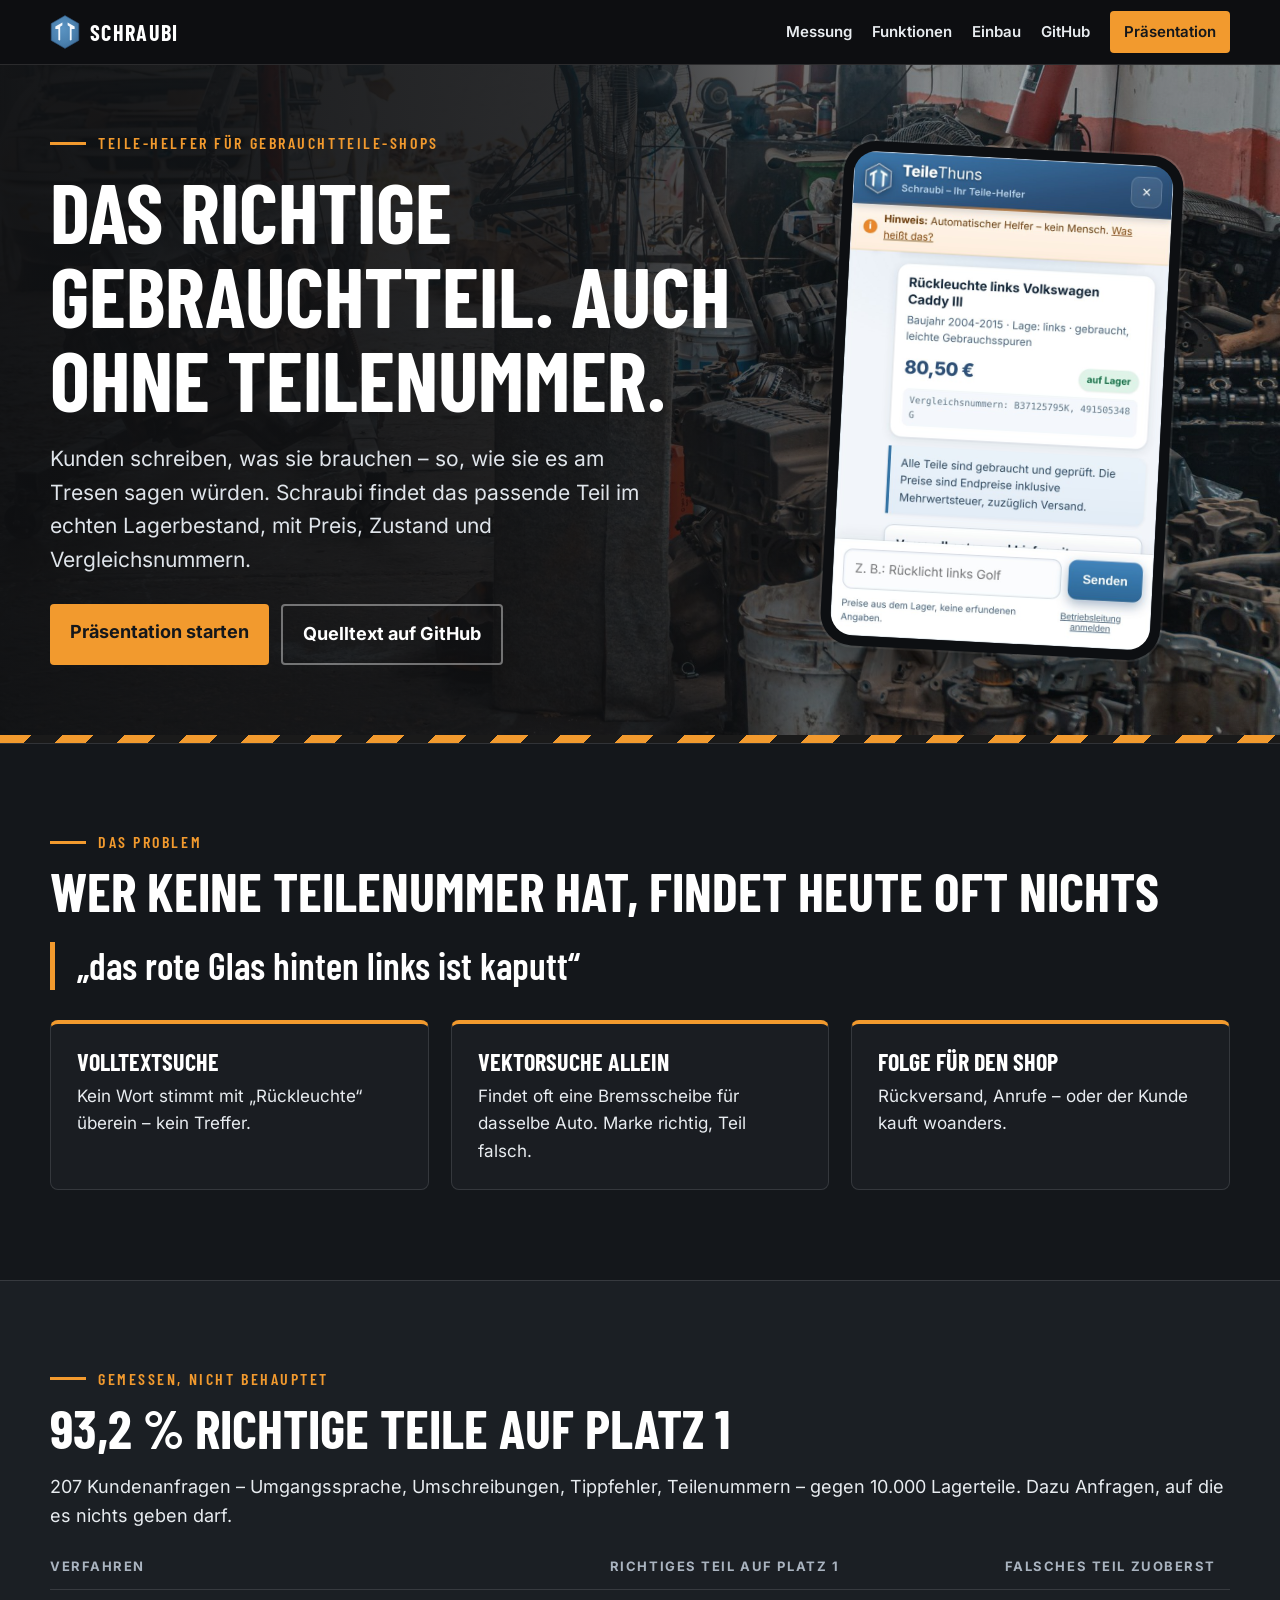
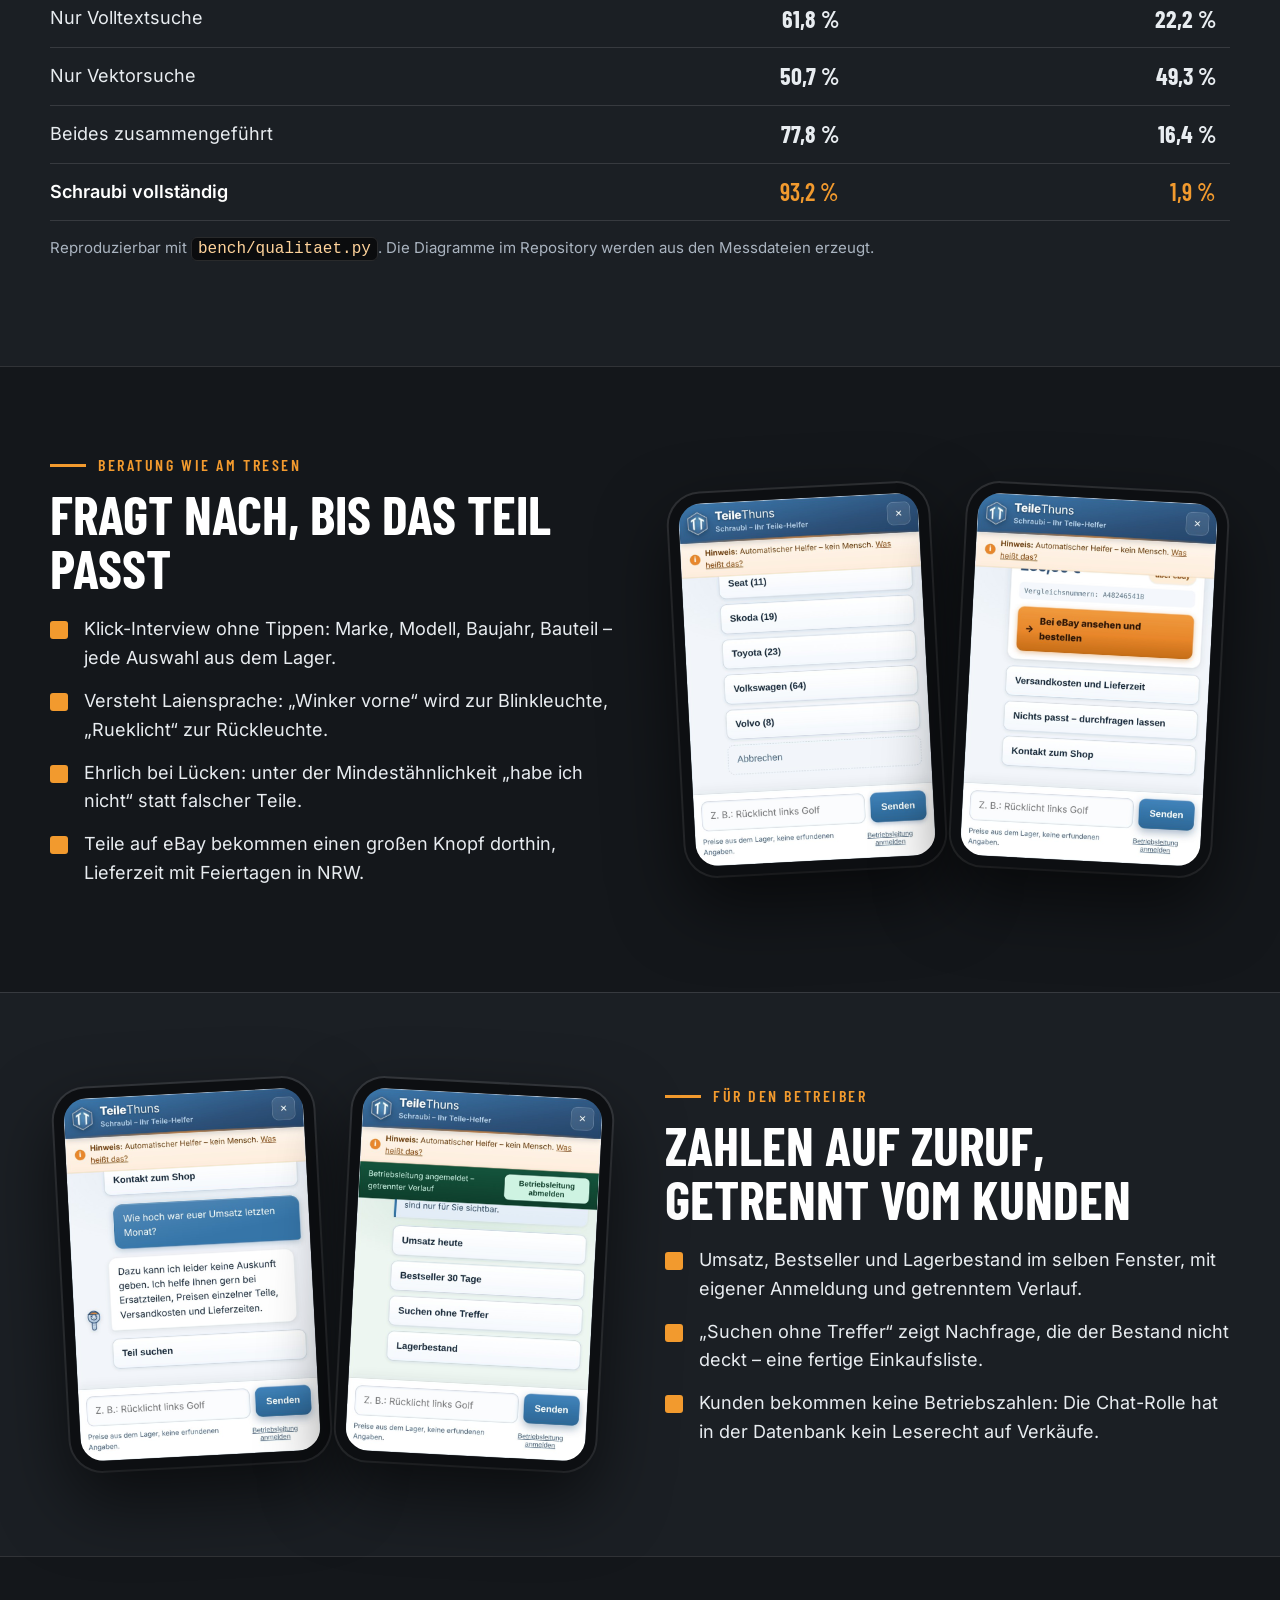
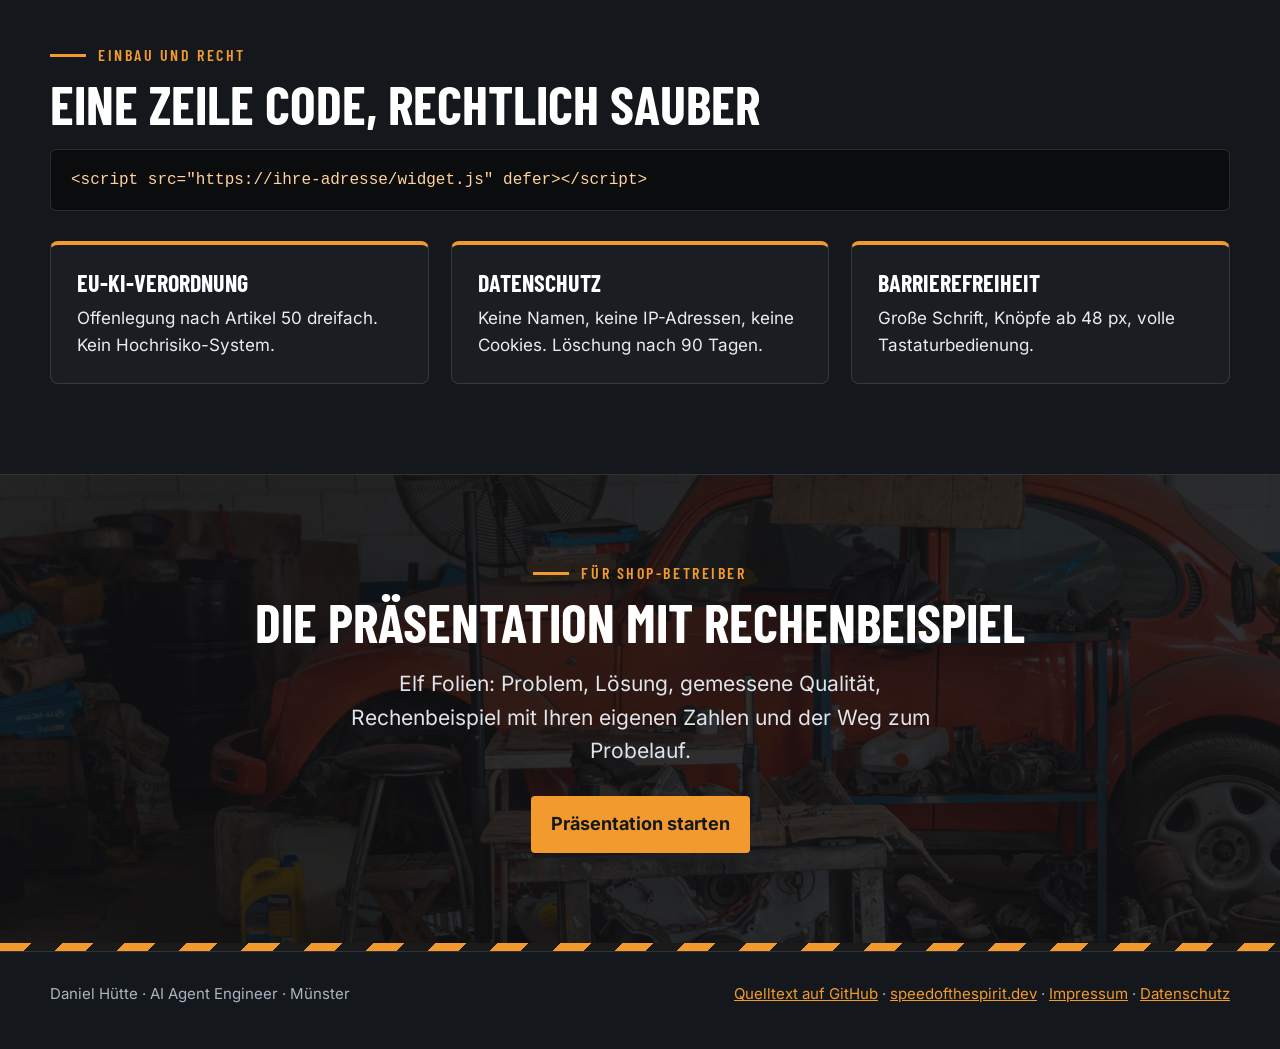
==== web/index.html @ c113b36b "Add project page and sales presentation for schraubi.speedofthespirit.dev Co-Authored-By: Claude Opu" ====
<!doctype html>
<html lang="de">
<head>
<meta charset="utf-8">
<meta name="viewport" content="width=device-width, initial-scale=1">
<title>Schraubi – Teile-Helfer für Gebrauchtteile-Shops</title>
<meta name="description" content="Schraubi führt Kunden ohne Teilenummer zum richtigen Gebrauchtteil. Gemessen: 93,2 % richtige Teile auf Platz 1 bei 207 Anfragen gegen 10.000 Lagerteile.">
<link rel="canonical" href="https://schraubi.speedofthespirit.dev/">
<meta property="og:type" content="website">
<meta property="og:url" content="https://schraubi.speedofthespirit.dev/">
<meta property="og:title" content="Schraubi – das richtige Gebrauchtteil, auch ohne Teilenummer">
<meta property="og:description" content="Teile-Helfer für Gebrauchtteile-Shops. 93,2 % richtige Teile auf Platz 1, gemessen gegen 10.000 Lagerteile.">
<meta property="og:image" content="https://schraubi.speedofthespirit.dev/assets/img/vorschau.jpg">
<meta name="twitter:card" content="summary_large_image">
<link rel="icon" href="favicon.svg">
<style>
@font-face { font-family: Inter; src: url(assets/fonts/inter-400.woff2) format("woff2"); font-weight: 400; font-display: swap; }
@font-face { font-family: Inter; src: url(assets/fonts/inter-600.woff2) format("woff2"); font-weight: 600; font-display: swap; }
@font-face { font-family: Inter; src: url(assets/fonts/inter-700.woff2) format("woff2"); font-weight: 700; font-display: swap; }
@font-face { font-family: Barlow; src: url(assets/fonts/barlow-600.woff2) format("woff2"); font-weight: 600; font-display: swap; }
@font-face { font-family: Barlow; src: url(assets/fonts/barlow-700.woff2) format("woff2"); font-weight: 700; font-display: swap; }
:root { --orange: #f29a2e; --ink: #14171b; --ink2: #1b1f24; --line: rgba(255,255,255,.12); --muted: #aab4c0; --text: #e8ecf0; }
* { box-sizing: border-box; }
html { scroll-behavior: smooth; }
body { margin: 0; overflow-x: clip; background: var(--ink); color: var(--text); font: 400 18px/1.6 Inter, Arial, sans-serif; }
a { color: var(--orange); }
.wrap { width: min(1180px, calc(100% - 32px)); margin: 0 auto; }
header.bar { position: sticky; top: 0; z-index: 5; background: rgba(14,15,17,.92); backdrop-filter: blur(8px); border-bottom: 1px solid var(--line); }
header.bar .wrap { display: flex; align-items: center; gap: 22px; height: 64px; }
.wordmark { display: flex; align-items: center; gap: 10px; font: 700 22px/1 Barlow, sans-serif; letter-spacing: .06em; text-transform: uppercase; color: #fff; text-decoration: none; margin-right: auto; }
.wordmark img { width: 30px; height: 34px; }
header nav { display: flex; gap: 20px; align-items: center; }
header nav a { color: var(--text); text-decoration: none; font-size: 15px; font-weight: 600; }
header nav a:hover { color: #fff; }
header nav a.cta { background: var(--orange); color: var(--ink); padding: 9px 14px; border-radius: 4px; }
.hero { position: relative; overflow: hidden; min-height: 640px; display: flex; align-items: center; }
.hero .photo { position: absolute; inset: 0; background: url(assets/img/lager-motoren.jpg) 60% 55% / cover; }
.hero .shade { position: absolute; inset: 0; background: linear-gradient(90deg, rgba(14,15,17,.97) 0%, rgba(14,15,17,.88) 45%, rgba(14,15,17,.35) 80%); }
.hero .wrap { position: relative; display: grid; grid-template-columns: 1.2fr .8fr; gap: 40px; align-items: center; padding: 70px 0; }
.kicker { display: flex; align-items: center; gap: 12px; font: 600 16px/1 Barlow, sans-serif; letter-spacing: .16em; text-transform: uppercase; color: var(--orange); }
.kicker::before { content: ""; width: 36px; height: 3px; background: var(--orange); }
h1, h2 { font-family: Barlow, sans-serif; font-weight: 700; text-transform: uppercase; line-height: 1; color: #fff; }
h1 { font-size: clamp(46px, 7vw, 84px); margin: 18px 0; }
h2 { font-size: clamp(34px, 4.6vw, 54px); margin: 14px 0 18px; }
.lead { font-size: 21px; color: #dfe4ea; max-width: 620px; }
.buttons { display: flex; gap: 12px; flex-wrap: wrap; margin-top: 28px; }
.btn { display: inline-block; padding: 14px 20px; border-radius: 4px; font-weight: 700; text-decoration: none; }
.btn.solid { background: var(--orange); color: var(--ink); }
.btn.line { border: 2px solid rgba(255,255,255,.4); color: #fff; }
.phone { border-radius: 32px; background: #0d0f12; padding: 10px; box-shadow: 0 30px 70px rgba(0,0,0,.6), 0 0 0 2px rgba(255,255,255,.12); }
.phone img { display: block; width: 100%; height: auto; border-radius: 23px; }
.hero .phone { max-width: 340px; justify-self: center; transform: rotate(3deg); }
section.block { padding: 90px 0; border-top: 1px solid var(--line); }
section.alt { background: var(--ink2); }
.grid3 { display: grid; grid-template-columns: repeat(3, 1fr); gap: 22px; margin-top: 30px; }
.panel { background: rgba(27,31,36,.9); border: 1px solid var(--line); border-top: 4px solid var(--orange); border-radius: 8px; padding: 24px 26px; }
.panel h3 { margin: 0 0 8px; font: 700 24px/1.15 Barlow, sans-serif; text-transform: uppercase; color: #fff; }
.panel p { margin: 0; font-size: 17px; }
.quote { font: 600 clamp(26px, 3.4vw, 38px)/1.25 Barlow, sans-serif; color: #fff; border-left: 5px solid var(--orange); padding-left: 22px; margin: 24px 0; }
.tablewrap { overflow-x: auto; margin-top: 26px; }
table { border-collapse: collapse; width: 100%; min-width: 620px; }
th { text-align: left; font-size: 13px; letter-spacing: .12em; text-transform: uppercase; color: var(--muted); padding: 0 14px 12px 0; border-bottom: 1px solid var(--line); }
td { padding: 14px 14px 14px 0; border-bottom: 1px solid var(--line); }
td.n { text-align: right; font: 700 24px/1 Barlow, sans-serif; }
tr.best td { color: #fff; font-weight: 600; }
tr.best td.n { color: var(--orange); }
.two { display: grid; grid-template-columns: 1fr 1fr; gap: 50px; align-items: center; }
ul.check { list-style: none; padding: 0; margin: 20px 0 0; }
ul.check li { position: relative; padding: 0 0 14px 34px; }
ul.check li::before { content: ""; position: absolute; left: 0; top: 6px; width: 18px; height: 18px; border-radius: 3px; background: var(--orange); }
.phones { display: flex; gap: 22px; justify-content: center; }
.phones .phone { width: 46%; max-width: 280px; }
.phones .phone:first-child { transform: rotate(-3deg); }
.phones .phone:last-child { transform: rotate(3deg); }
code { display: block; background: #0b0c0e; border: 1px solid var(--line); border-radius: 6px; padding: 18px 20px; color: #ffd39b; font: 500 16px/1.5 Consolas, monospace; overflow-x: auto; }
.small { font-size: 15px; color: var(--muted); }
.present { position: relative; overflow: hidden; }
.present .photo { position: absolute; inset: 0; background: url(assets/img/werkstatt-kaefer.jpg) center / cover; }
.present .shade { position: absolute; inset: 0; background: rgba(14,15,17,.86); }
.present .wrap { position: relative; text-align: center; }
.present .lead { margin: 0 auto; }
.present .buttons { justify-content: center; }
footer { border-top: 1px solid var(--line); padding: 30px 0 44px; font-size: 15px; color: var(--muted); }
footer .wrap { display: flex; justify-content: space-between; gap: 16px; flex-wrap: wrap; }
.stripe { height: 8px; background: repeating-linear-gradient(135deg, var(--orange) 0 22px, #1a1a1a 22px 44px); }
@media (max-width: 860px) {
  header nav a:not(.cta) { display: none; }
  .hero .wrap, .two { grid-template-columns: 1fr; }
  .hero .phone { max-width: 260px; }
  .grid3 { grid-template-columns: 1fr; }
  section.block { padding: 64px 0; }
}
@media (prefers-reduced-motion: reduce) { html { scroll-behavior: auto; } }
</style>
</head>
<body>
<header class="bar">
  <div class="wrap">
    <a class="wordmark" href="#top"><img src="favicon.svg" alt="" width="30" height="34">Schraubi</a>
    <nav aria-label="Seitennavigation">
      <a href="#messung">Messung</a>
      <a href="#funktionen">Funktionen</a>
      <a href="#einbau">Einbau</a>
      <a href="https://github.com/DanielHuette/autoteile-chatbot-schraubi">GitHub</a>
      <a class="cta" href="praesentation/">Präsentation</a>
    </nav>
  </div>
</header>

<main id="top">
<section class="hero">
  <div class="photo" aria-hidden="true"></div><div class="shade" aria-hidden="true"></div>
  <div class="wrap">
    <div>
      <div class="kicker">Teile-Helfer für Gebrauchtteile-Shops</div>
      <h1>Das richtige Gebrauchtteil. Auch ohne Teilenummer.</h1>
      <p class="lead">Kunden schreiben, was sie brauchen – so, wie sie es am Tresen sagen würden. Schraubi findet das passende Teil im echten Lagerbestand, mit Preis, Zustand und Vergleichsnummern.</p>
      <div class="buttons">
        <a class="btn solid" href="praesentation/">Präsentation starten</a>
        <a class="btn line" href="https://github.com/DanielHuette/autoteile-chatbot-schraubi">Quelltext auf GitHub</a>
      </div>
    </div>
    <div class="phone"><img src="assets/img/h-vage-suche.jpg" alt="Schraubi zeigt eine Rückleuchte mit Preis, Zustand und Lagerstand" width="700" height="1060"></div>
  </div>
</section>
<div class="stripe" aria-hidden="true"></div>

<section class="block">
  <div class="wrap">
    <div class="kicker">Das Problem</div>
    <h2>Wer keine Teilenummer hat, findet heute oft nichts</h2>
    <div class="quote">„das rote Glas hinten links ist kaputt“</div>
    <div class="grid3">
      <div class="panel"><h3>Volltextsuche</h3><p>Kein Wort stimmt mit „Rückleuchte“ überein – kein Treffer.</p></div>
      <div class="panel"><h3>Vektorsuche allein</h3><p>Findet oft eine Bremsscheibe für dasselbe Auto. Marke richtig, Teil falsch.</p></div>
      <div class="panel"><h3>Folge für den Shop</h3><p>Rückversand, Anrufe – oder der Kunde kauft woanders.</p></div>
    </div>
  </div>
</section>

<section class="block alt" id="messung">
  <div class="wrap">
    <div class="kicker">Gemessen, nicht behauptet</div>
    <h2>93,2 % richtige Teile auf Platz 1</h2>
    <p>207 Kundenanfragen – Umgangssprache, Umschreibungen, Tippfehler, Teilenummern – gegen 10.000 Lagerteile. Dazu Anfragen, auf die es nichts geben darf.</p>
    <div class="tablewrap">
      <table>
        <thead><tr><th>Verfahren</th><th style="text-align:right">Richtiges Teil auf Platz 1</th><th style="text-align:right">Falsches Teil zuoberst</th></tr></thead>
        <tbody>
          <tr><td>Nur Volltextsuche</td><td class="n">61,8 %</td><td class="n">22,2 %</td></tr>
          <tr><td>Nur Vektorsuche</td><td class="n">50,7 %</td><td class="n">49,3 %</td></tr>
          <tr><td>Beides zusammengeführt</td><td class="n">77,8 %</td><td class="n">16,4 %</td></tr>
          <tr class="best"><td>Schraubi vollständig</td><td class="n">93,2 %</td><td class="n">1,9 %</td></tr>
        </tbody>
      </table>
    </div>
    <p class="small">Reproduzierbar mit <code style="display:inline;padding:2px 6px">bench/qualitaet.py</code>. Die Diagramme im Repository werden aus den Messdateien erzeugt.</p>
  </div>
</section>

<section class="block" id="funktionen">
  <div class="wrap two">
    <div>
      <div class="kicker">Beratung wie am Tresen</div>
      <h2>Fragt nach, bis das Teil passt</h2>
      <ul class="check">
        <li>Klick-Interview ohne Tippen: Marke, Modell, Baujahr, Bauteil – jede Auswahl aus dem Lager.</li>
        <li>Versteht Laiensprache: „Winker vorne“ wird zur Blinkleuchte, „Rueklicht“ zur Rückleuchte.</li>
        <li>Ehrlich bei Lücken: unter der Mindestähnlichkeit „habe ich nicht“ statt falscher Teile.</li>
        <li>Teile auf eBay bekommen einen großen Knopf dorthin, Lieferzeit mit Feiertagen in NRW.</li>
      </ul>
    </div>
    <div class="phones">
      <div class="phone"><img src="assets/img/b-interview-marke.jpg" alt="Auswahl der Marke mit Stückzahl aus dem Lager" width="700" height="1060" loading="lazy"></div>
      <div class="phone"><img src="assets/img/i-ebay.jpg" alt="Knopf zum eBay-Angebot" width="700" height="1060" loading="lazy"></div>
    </div>
  </div>
</section>

<section class="block alt">
  <div class="wrap two">
    <div class="phones">
      <div class="phone"><img src="assets/img/j-kunde-blockiert.jpg" alt="Kunde fragt nach Umsatz und erhält keine Auskunft" width="700" height="1060" loading="lazy"></div>
      <div class="phone"><img src="assets/img/n-nachfrageluecken.jpg" alt="Betriebsleitung mit Umsatz, Bestsellern und Suchen ohne Treffer" width="700" height="1060" loading="lazy"></div>
    </div>
    <div>
      <div class="kicker">Für den Betreiber</div>
      <h2>Zahlen auf Zuruf, getrennt vom Kunden</h2>
      <ul class="check">
        <li>Umsatz, Bestseller und Lagerbestand im selben Fenster, mit eigener Anmeldung und getrenntem Verlauf.</li>
        <li>„Suchen ohne Treffer“ zeigt Nachfrage, die der Bestand nicht deckt – eine fertige Einkaufsliste.</li>
        <li>Kunden bekommen keine Betriebszahlen: Die Chat-Rolle hat in der Datenbank kein Leserecht auf Verkäufe.</li>
      </ul>
    </div>
  </div>
</section>

<section class="block" id="einbau">
  <div class="wrap">
    <div class="kicker">Einbau und Recht</div>
    <h2>Eine Zeile Code, rechtlich sauber</h2>
    <code>&lt;script src="https://ihre-adresse/widget.js" defer&gt;&lt;/script&gt;</code>
    <div class="grid3">
      <div class="panel"><h3>EU-KI-Verordnung</h3><p>Offenlegung nach Artikel 50 dreifach. Kein Hochrisiko-System.</p></div>
      <div class="panel"><h3>Datenschutz</h3><p>Keine Namen, keine IP-Adressen, keine Cookies. Löschung nach 90 Tagen.</p></div>
      <div class="panel"><h3>Barrierefreiheit</h3><p>Große Schrift, Knöpfe ab 48 px, volle Tastaturbedienung.</p></div>
    </div>
  </div>
</section>

<section class="block present">
  <div class="photo" aria-hidden="true"></div><div class="shade" aria-hidden="true"></div>
  <div class="wrap">
    <div class="kicker" style="justify-content:center">Für Shop-Betreiber</div>
    <h2>Die Präsentation mit Rechenbeispiel</h2>
    <p class="lead">Elf Folien: Problem, Lösung, gemessene Qualität, Rechenbeispiel mit Ihren eigenen Zahlen und der Weg zum Probelauf.</p>
    <div class="buttons"><a class="btn solid" href="praesentation/">Präsentation starten</a></div>
  </div>
</section>
</main>
<div class="stripe" aria-hidden="true"></div>
<footer>
  <div class="wrap">
    <div>Daniel Hütte · AI Agent Engineer · Münster</div>
    <div>
      <a href="https://github.com/DanielHuette/autoteile-chatbot-schraubi">Quelltext auf GitHub</a> ·
      <a href="https://speedofthespirit.dev">speedofthespirit.dev</a> ·
      <a href="https://speedofthespirit.dev/impressum/">Impressum</a> ·
      <a href="https://speedofthespirit.dev/datenschutz/">Datenschutz</a>
    </div>
  </div>
</footer>
</body>
</html>
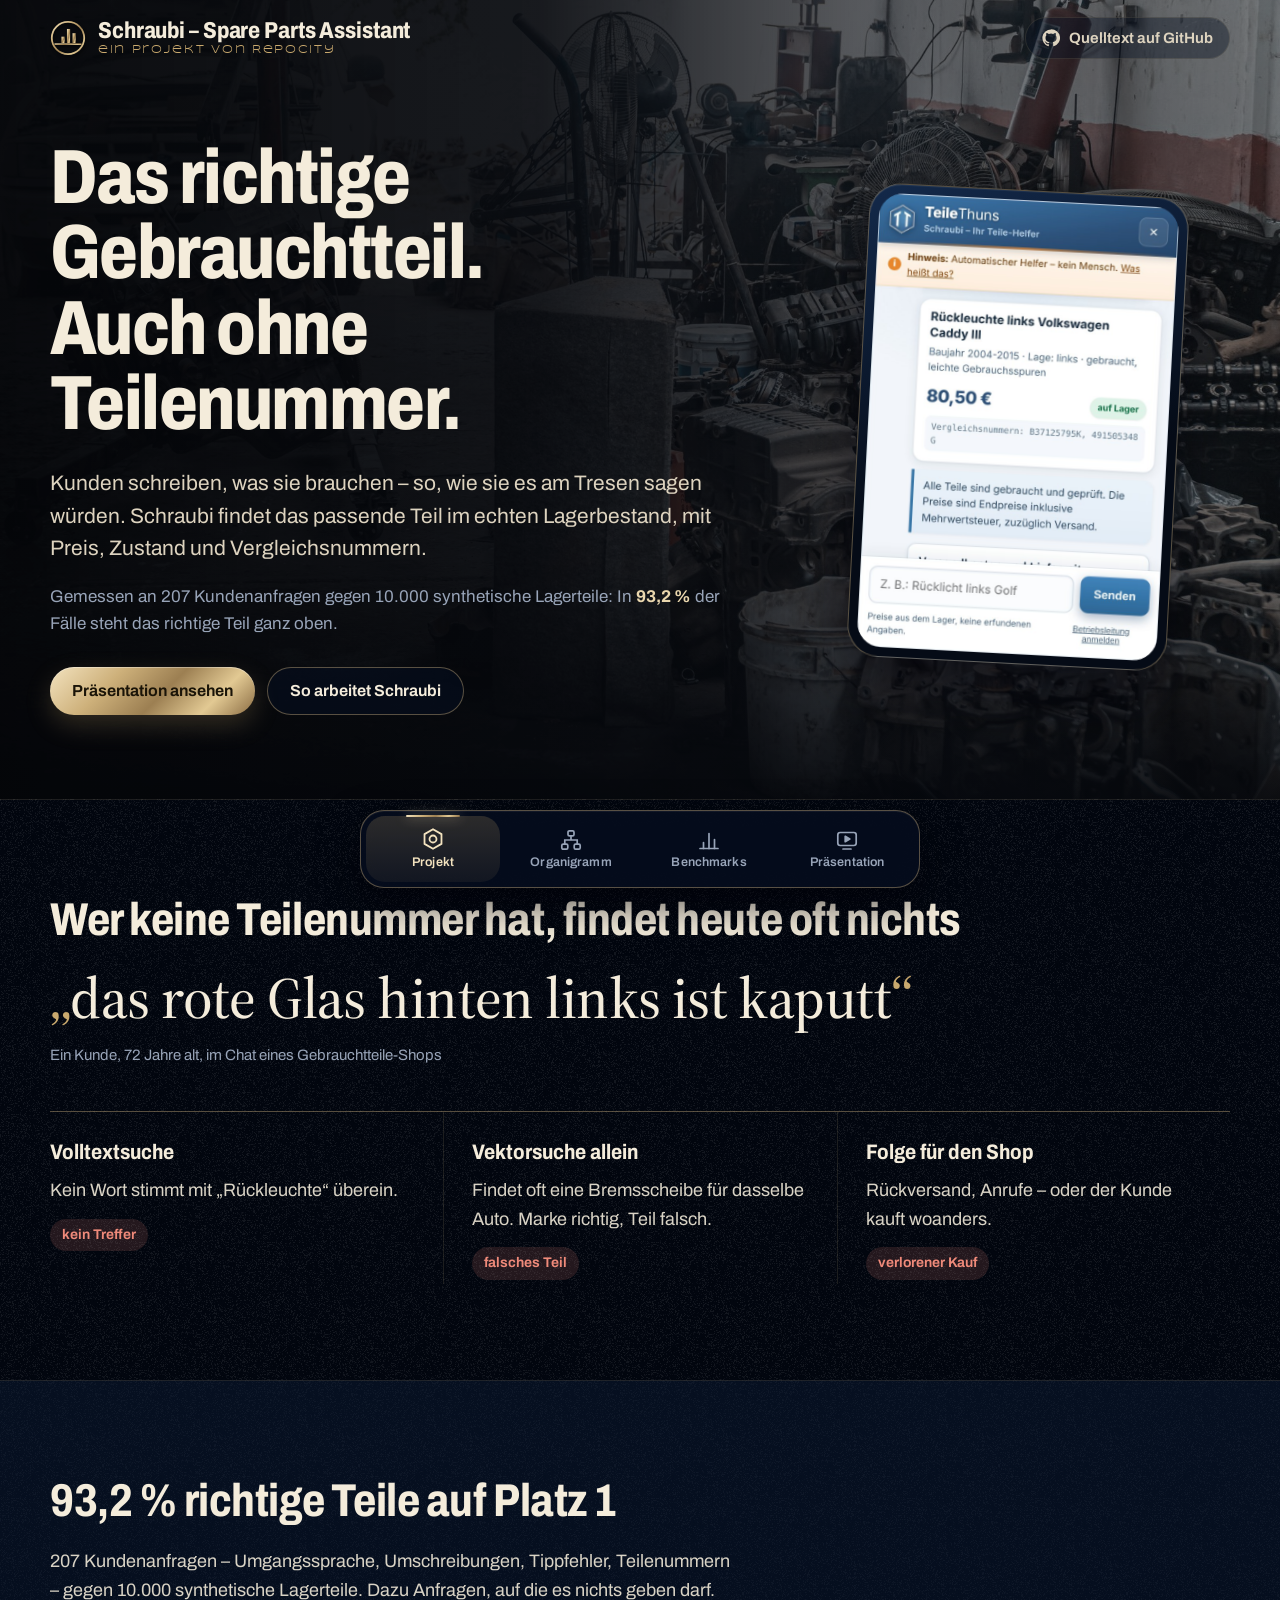
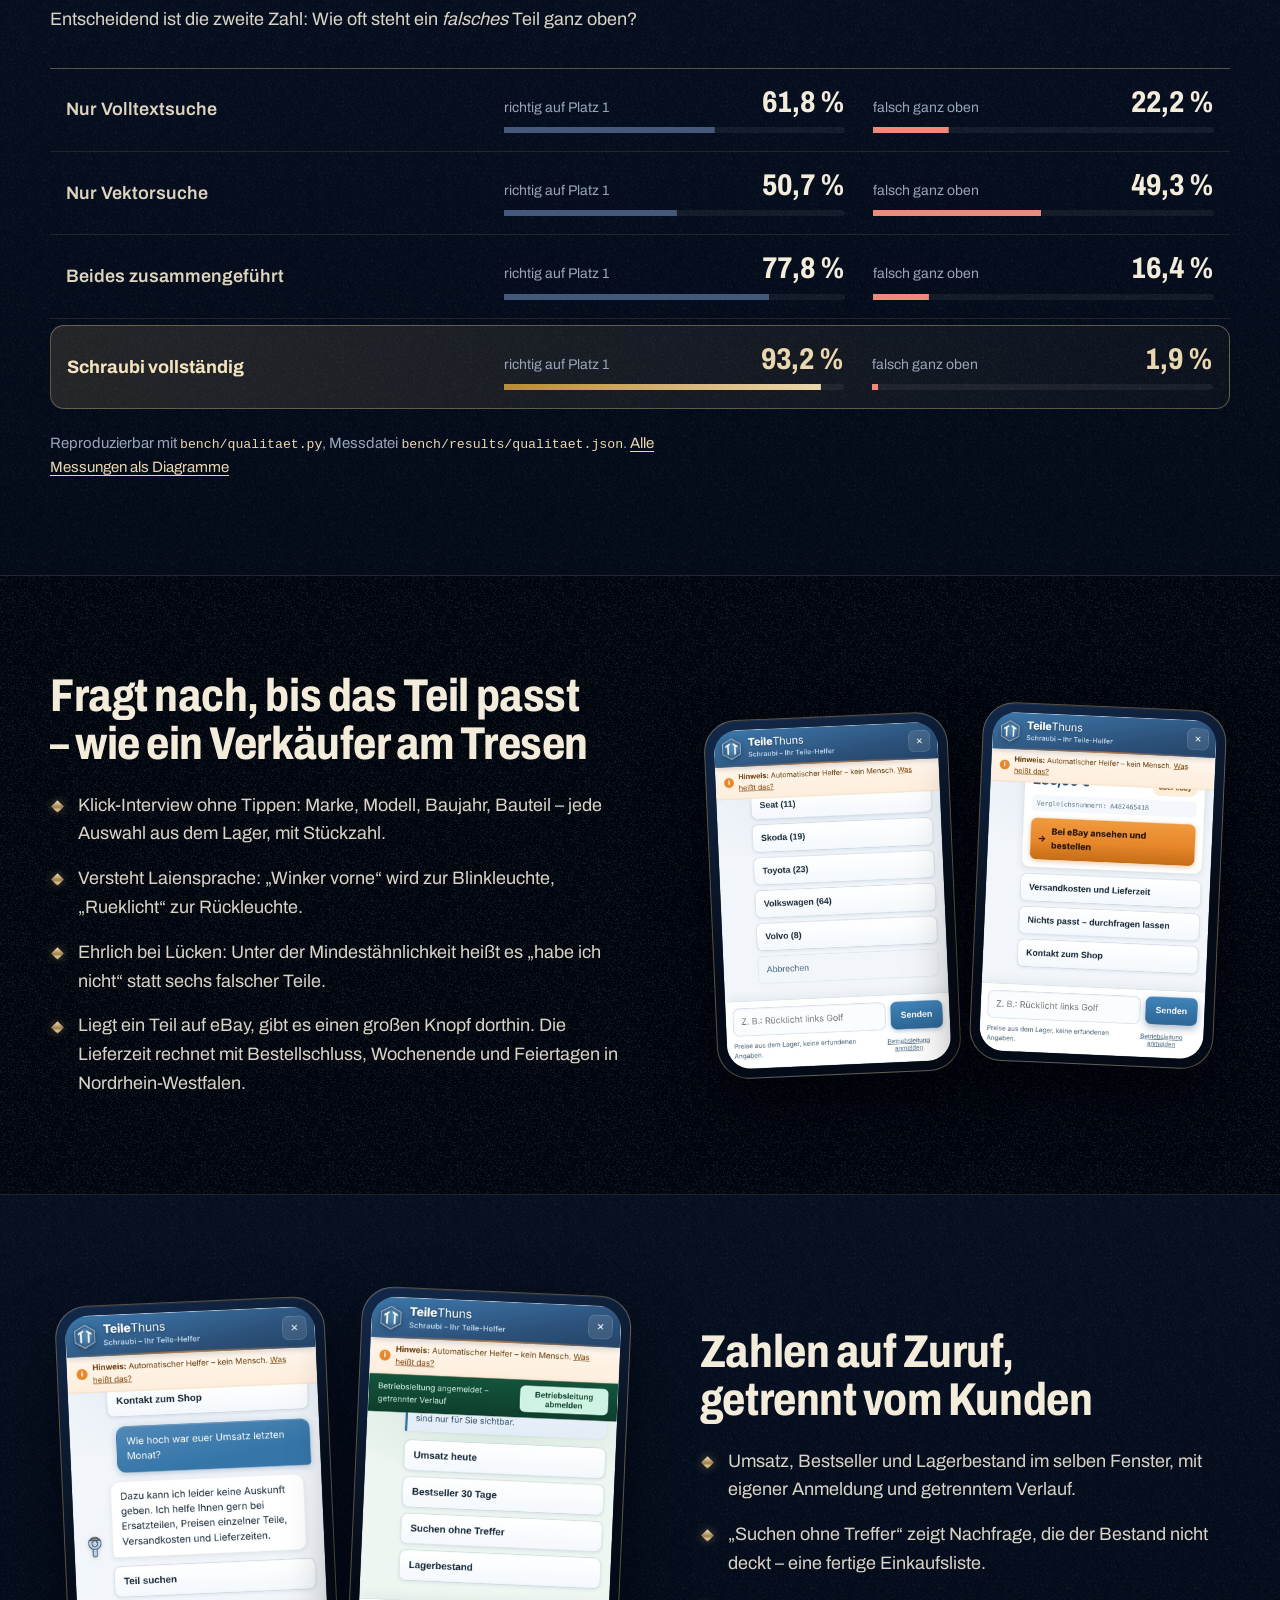
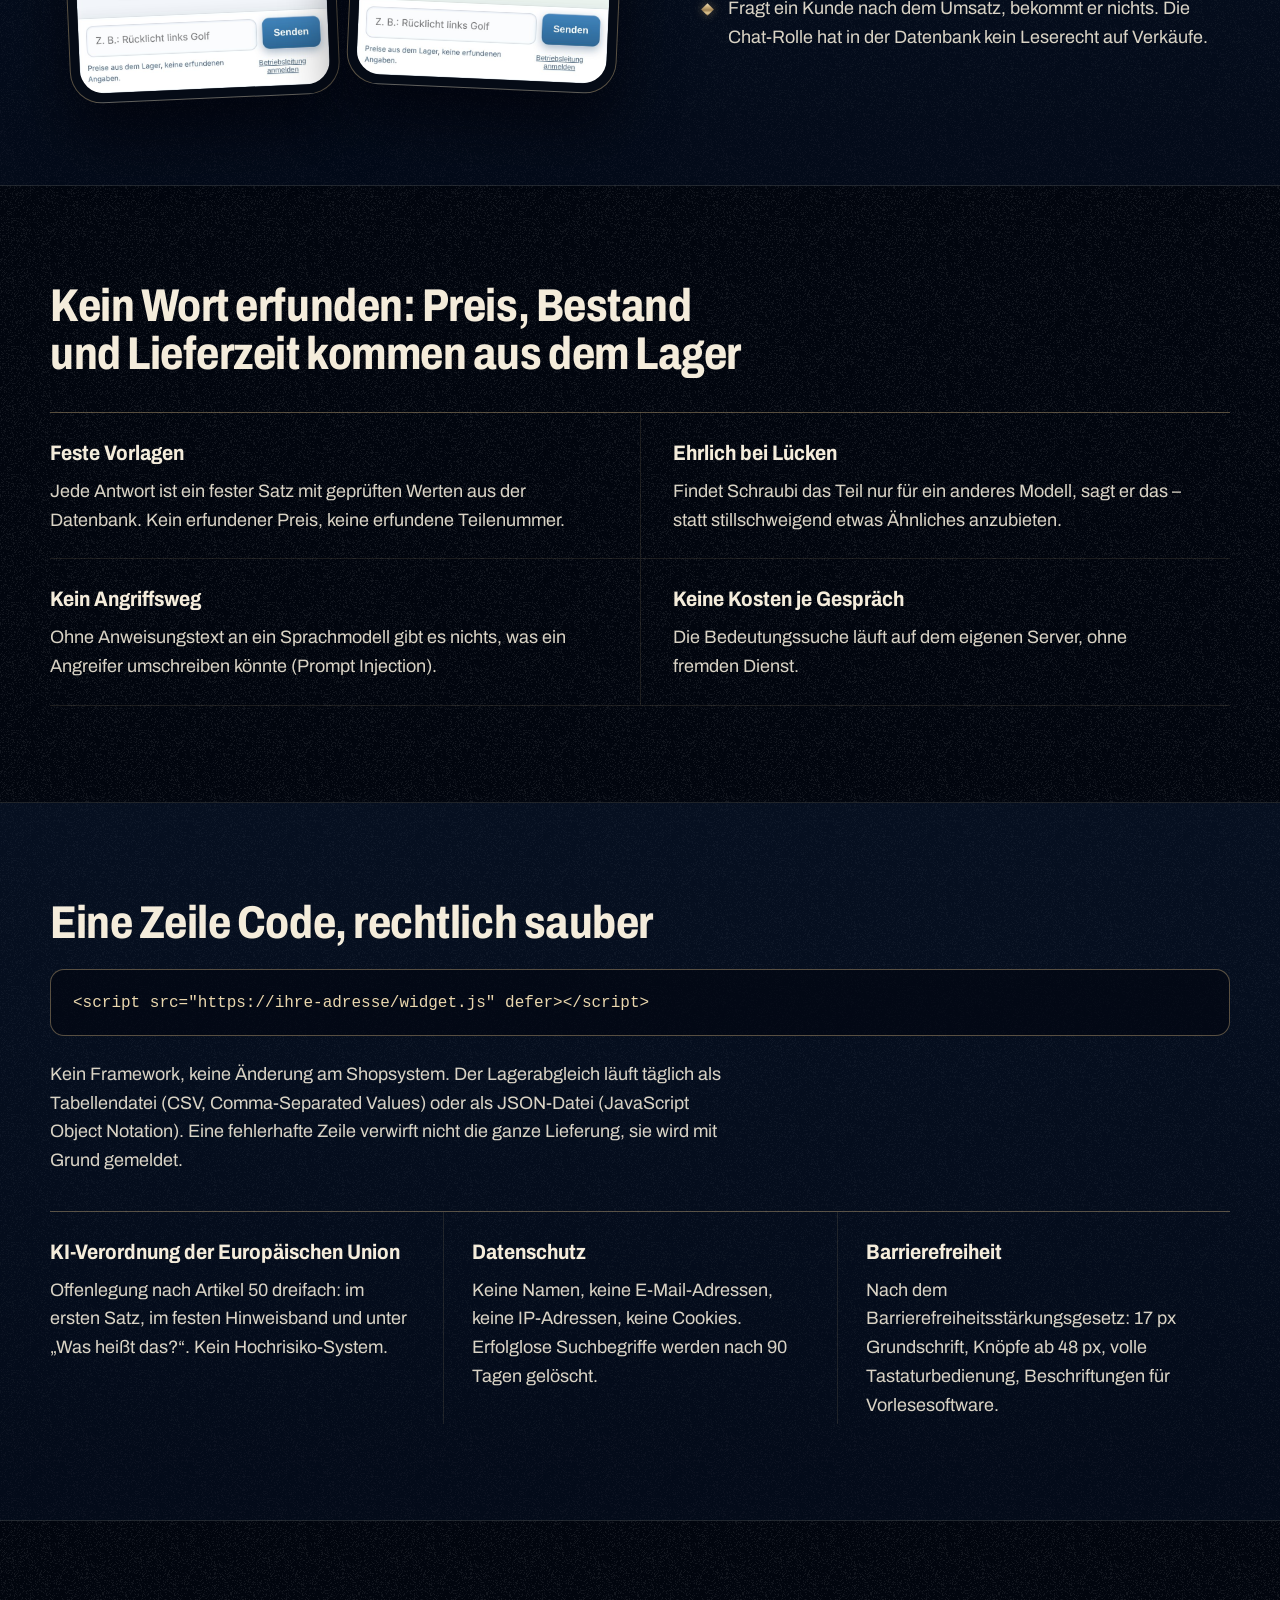
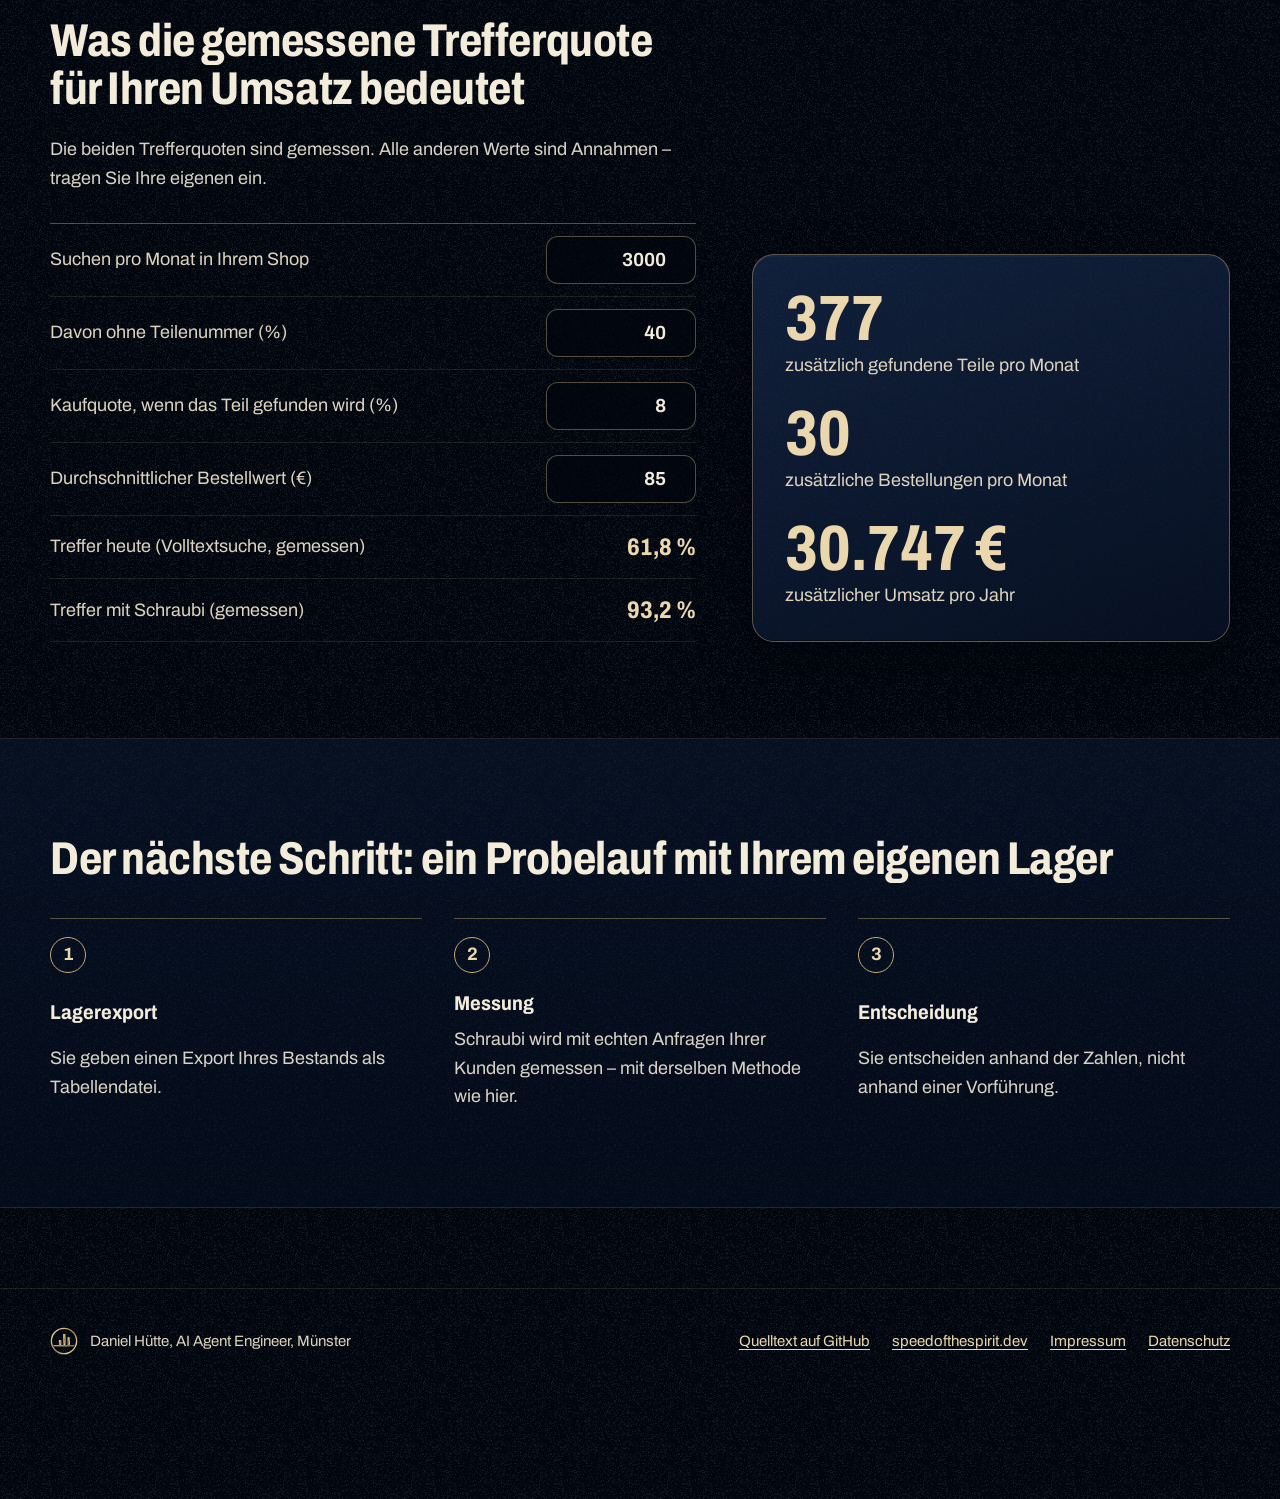
==== commit c4cfe340: "Fertiger Stand" ====
--- a/web/index.html
+++ b/web/index.html
@@ -2,233 +2,513 @@
 <html lang="de">
 <head>
 <meta charset="utf-8">
-<meta name="viewport" content="width=device-width, initial-scale=1">
-<title>Schraubi – Teile-Helfer für Gebrauchtteile-Shops</title>
-<meta name="description" content="Schraubi führt Kunden ohne Teilenummer zum richtigen Gebrauchtteil. Gemessen: 93,2 % richtige Teile auf Platz 1 bei 207 Anfragen gegen 10.000 Lagerteile.">
+<meta name="viewport" content="width=device-width, initial-scale=1, viewport-fit=cover">
+<title>Schraubi – Spare Parts Assistant für Gebrauchtteile-Shops</title>
+<meta name="description" content="Schraubi führt Kunden ohne Teilenummer zum richtigen Gebrauchtteil. Gemessen: 93,2 % richtige Teile auf Platz 1 bei 207 Anfragen gegen 10.000 synthetische Lagerteile.">
+<meta name="theme-color" content="#02060f">
 <link rel="canonical" href="https://schraubi.speedofthespirit.dev/">
 <meta property="og:type" content="website">
 <meta property="og:url" content="https://schraubi.speedofthespirit.dev/">
-<meta property="og:title" content="Schraubi – das richtige Gebrauchtteil, auch ohne Teilenummer">
-<meta property="og:description" content="Teile-Helfer für Gebrauchtteile-Shops. 93,2 % richtige Teile auf Platz 1, gemessen gegen 10.000 Lagerteile.">
+<meta property="og:title" content="Schraubi – Spare Parts Assistant: das richtige Gebrauchtteil, auch ohne Teilenummer">
+<meta property="og:description" content="Teile-Helfer für Gebrauchtteile-Shops. 93,2 % richtige Teile auf Platz 1, gemessen gegen 10.000 synthetische Lagerteile.">
 <meta property="og:image" content="https://schraubi.speedofthespirit.dev/assets/img/vorschau.jpg">
 <meta name="twitter:card" content="summary_large_image">
-<link rel="icon" href="favicon.svg">
-<style>
-@font-face { font-family: Inter; src: url(assets/fonts/inter-400.woff2) format("woff2"); font-weight: 400; font-display: swap; }
-@font-face { font-family: Inter; src: url(assets/fonts/inter-600.woff2) format("woff2"); font-weight: 600; font-display: swap; }
-@font-face { font-family: Inter; src: url(assets/fonts/inter-700.woff2) format("woff2"); font-weight: 700; font-display: swap; }
-@font-face { font-family: Barlow; src: url(assets/fonts/barlow-600.woff2) format("woff2"); font-weight: 600; font-display: swap; }
-@font-face { font-family: Barlow; src: url(assets/fonts/barlow-700.woff2) format("woff2"); font-weight: 700; font-display: swap; }
-:root { --orange: #f29a2e; --ink: #14171b; --ink2: #1b1f24; --line: rgba(255,255,255,.12); --muted: #aab4c0; --text: #e8ecf0; }
-* { box-sizing: border-box; }
-html { scroll-behavior: smooth; }
-body { margin: 0; overflow-x: clip; background: var(--ink); color: var(--text); font: 400 18px/1.6 Inter, Arial, sans-serif; }
-a { color: var(--orange); }
-.wrap { width: min(1180px, calc(100% - 32px)); margin: 0 auto; }
-header.bar { position: sticky; top: 0; z-index: 5; background: rgba(14,15,17,.92); backdrop-filter: blur(8px); border-bottom: 1px solid var(--line); }
-header.bar .wrap { display: flex; align-items: center; gap: 22px; height: 64px; }
-.wordmark { display: flex; align-items: center; gap: 10px; font: 700 22px/1 Barlow, sans-serif; letter-spacing: .06em; text-transform: uppercase; color: #fff; text-decoration: none; margin-right: auto; }
-.wordmark img { width: 30px; height: 34px; }
-header nav { display: flex; gap: 20px; align-items: center; }
-header nav a { color: var(--text); text-decoration: none; font-size: 15px; font-weight: 600; }
-header nav a:hover { color: #fff; }
-header nav a.cta { background: var(--orange); color: var(--ink); padding: 9px 14px; border-radius: 4px; }
-.hero { position: relative; overflow: hidden; min-height: 640px; display: flex; align-items: center; }
-.hero .photo { position: absolute; inset: 0; background: url(assets/img/lager-motoren.jpg) 60% 55% / cover; }
-.hero .shade { position: absolute; inset: 0; background: linear-gradient(90deg, rgba(14,15,17,.97) 0%, rgba(14,15,17,.88) 45%, rgba(14,15,17,.35) 80%); }
-.hero .wrap { position: relative; display: grid; grid-template-columns: 1.2fr .8fr; gap: 40px; align-items: center; padding: 70px 0; }
-.kicker { display: flex; align-items: center; gap: 12px; font: 600 16px/1 Barlow, sans-serif; letter-spacing: .16em; text-transform: uppercase; color: var(--orange); }
-.kicker::before { content: ""; width: 36px; height: 3px; background: var(--orange); }
-h1, h2 { font-family: Barlow, sans-serif; font-weight: 700; text-transform: uppercase; line-height: 1; color: #fff; }
-h1 { font-size: clamp(46px, 7vw, 84px); margin: 18px 0; }
-h2 { font-size: clamp(34px, 4.6vw, 54px); margin: 14px 0 18px; }
-.lead { font-size: 21px; color: #dfe4ea; max-width: 620px; }
-.buttons { display: flex; gap: 12px; flex-wrap: wrap; margin-top: 28px; }
-.btn { display: inline-block; padding: 14px 20px; border-radius: 4px; font-weight: 700; text-decoration: none; }
-.btn.solid { background: var(--orange); color: var(--ink); }
-.btn.line { border: 2px solid rgba(255,255,255,.4); color: #fff; }
-.phone { border-radius: 32px; background: #0d0f12; padding: 10px; box-shadow: 0 30px 70px rgba(0,0,0,.6), 0 0 0 2px rgba(255,255,255,.12); }
-.phone img { display: block; width: 100%; height: auto; border-radius: 23px; }
-.hero .phone { max-width: 340px; justify-self: center; transform: rotate(3deg); }
-section.block { padding: 90px 0; border-top: 1px solid var(--line); }
-section.alt { background: var(--ink2); }
-.grid3 { display: grid; grid-template-columns: repeat(3, 1fr); gap: 22px; margin-top: 30px; }
-.panel { background: rgba(27,31,36,.9); border: 1px solid var(--line); border-top: 4px solid var(--orange); border-radius: 8px; padding: 24px 26px; }
-.panel h3 { margin: 0 0 8px; font: 700 24px/1.15 Barlow, sans-serif; text-transform: uppercase; color: #fff; }
-.panel p { margin: 0; font-size: 17px; }
-.quote { font: 600 clamp(26px, 3.4vw, 38px)/1.25 Barlow, sans-serif; color: #fff; border-left: 5px solid var(--orange); padding-left: 22px; margin: 24px 0; }
-.tablewrap { overflow-x: auto; margin-top: 26px; }
-table { border-collapse: collapse; width: 100%; min-width: 620px; }
-th { text-align: left; font-size: 13px; letter-spacing: .12em; text-transform: uppercase; color: var(--muted); padding: 0 14px 12px 0; border-bottom: 1px solid var(--line); }
-td { padding: 14px 14px 14px 0; border-bottom: 1px solid var(--line); }
-td.n { text-align: right; font: 700 24px/1 Barlow, sans-serif; }
-tr.best td { color: #fff; font-weight: 600; }
-tr.best td.n { color: var(--orange); }
-.two { display: grid; grid-template-columns: 1fr 1fr; gap: 50px; align-items: center; }
-ul.check { list-style: none; padding: 0; margin: 20px 0 0; }
-ul.check li { position: relative; padding: 0 0 14px 34px; }
-ul.check li::before { content: ""; position: absolute; left: 0; top: 6px; width: 18px; height: 18px; border-radius: 3px; background: var(--orange); }
-.phones { display: flex; gap: 22px; justify-content: center; }
-.phones .phone { width: 46%; max-width: 280px; }
-.phones .phone:first-child { transform: rotate(-3deg); }
-.phones .phone:last-child { transform: rotate(3deg); }
-code { display: block; background: #0b0c0e; border: 1px solid var(--line); border-radius: 6px; padding: 18px 20px; color: #ffd39b; font: 500 16px/1.5 Consolas, monospace; overflow-x: auto; }
-.small { font-size: 15px; color: var(--muted); }
-.present { position: relative; overflow: hidden; }
-.present .photo { position: absolute; inset: 0; background: url(assets/img/werkstatt-kaefer.jpg) center / cover; }
-.present .shade { position: absolute; inset: 0; background: rgba(14,15,17,.86); }
-.present .wrap { position: relative; text-align: center; }
-.present .lead { margin: 0 auto; }
-.present .buttons { justify-content: center; }
-footer { border-top: 1px solid var(--line); padding: 30px 0 44px; font-size: 15px; color: var(--muted); }
-footer .wrap { display: flex; justify-content: space-between; gap: 16px; flex-wrap: wrap; }
-.stripe { height: 8px; background: repeating-linear-gradient(135deg, var(--orange) 0 22px, #1a1a1a 22px 44px); }
-@media (max-width: 860px) {
-  header nav a:not(.cta) { display: none; }
-  .hero .wrap, .two { grid-template-columns: 1fr; }
-  .hero .phone { max-width: 260px; }
-  .grid3 { grid-template-columns: 1fr; }
-  section.block { padding: 64px 0; }
-}
-@media (prefers-reduced-motion: reduce) { html { scroll-behavior: auto; } }
-</style>
+<link rel="icon" href="favicon.svg" type="image/svg+xml">
+<link rel="preload" href="assets/fonts/archivo.woff2" as="font" type="font/woff2" crossorigin>
+<link rel="stylesheet" href="app/stil.css">
+<script src="app/frueh.js"></script>
+<script type="module" src="app/start.js"></script>
 </head>
 <body>
-<header class="bar">
-  <div class="wrap">
-    <a class="wordmark" href="#top"><img src="favicon.svg" alt="" width="30" height="34">Schraubi</a>
-    <nav aria-label="Seitennavigation">
-      <a href="#messung">Messung</a>
-      <a href="#funktionen">Funktionen</a>
-      <a href="#einbau">Einbau</a>
-      <a href="https://github.com/DanielHuette/autoteile-chatbot-schraubi">GitHub</a>
-      <a class="cta" href="praesentation/">Präsentation</a>
-    </nav>
+<a class="sprung" href="#inhalt">Zum Inhalt springen</a>
+
+<svg class="vorrat" aria-hidden="true" focusable="false">
+  <defs>
+    <linearGradient id="gold-metall" x1="0" y1="0" x2="1" y2="1">
+      <stop offset="0" stop-color="#f3e3bf"/><stop offset="0.32" stop-color="#cdb07a"/><stop offset="0.55" stop-color="#9c7f52"/><stop offset="0.78" stop-color="#e2c993"/><stop offset="1" stop-color="#8a6c43"/>
+    </linearGradient>
+    <symbol id="zeichen-repocity" viewBox="0 0 100 100">
+      <g fill="url(#gold-metall)">
+        <path fill-rule="evenodd" d="M50 2.5a47.5 47.5 0 1 1 0 95a47.5 47.5 0 1 1 0-95zm0 5a42.5 42.5 0 1 0 0 85a42.5 42.5 0 1 0 0-85z"/>
+        <rect x="31.8" y="46.3" width="8.8" height="18"/><rect x="47.1" y="24.9" width="8.8" height="39.4"/><rect x="62.6" y="36.6" width="8.8" height="27.7"/><rect x="12.4" y="64.9" width="75.2" height="4.4"/>
+      </g>
+    </symbol>
+    <symbol id="i-github" viewBox="0 0 24 24"><path fill="currentColor" d="M12 .5a11.5 11.5 0 0 0-3.64 22.41c.58.1.79-.25.79-.56v-2c-3.2.7-3.88-1.37-3.88-1.37-.52-1.33-1.28-1.69-1.28-1.69-1.05-.71.08-.7.08-.7 1.16.08 1.77 1.19 1.77 1.19 1.03 1.77 2.7 1.26 3.36.96.1-.75.4-1.26.73-1.55-2.56-.29-5.25-1.28-5.25-5.69 0-1.26.45-2.29 1.19-3.1-.12-.29-.52-1.46.11-3.05 0 0 .97-.31 3.17 1.18a11 11 0 0 1 5.77 0c2.2-1.49 3.17-1.18 3.17-1.18.63 1.59.23 2.76.11 3.05.74.81 1.19 1.84 1.19 3.1 0 4.42-2.7 5.39-5.27 5.68.41.36.78 1.06.78 2.14v3.17c0 .31.21.67.8.56A11.5 11.5 0 0 0 12 .5z"/></symbol>
+    <symbol id="i-projekt" viewBox="0 0 24 24"><g fill="none" stroke="currentColor" stroke-width="1.7" stroke-linejoin="round"><path d="M12 2.8 20 7.4v9.2l-8 4.6-8-4.6V7.4z"/><circle cx="12" cy="12" r="3.3"/></g></symbol>
+    <symbol id="i-organigramm" viewBox="0 0 24 24"><g fill="none" stroke="currentColor" stroke-width="1.7" stroke-linecap="round"><rect x="9" y="2.8" width="6" height="5" rx="1.4"/><rect x="2.8" y="16.2" width="6" height="5" rx="1.4"/><rect x="15.2" y="16.2" width="6" height="5" rx="1.4"/><path d="M12 7.8v4.2M5.8 16.2V12h12.4v4.2"/></g></symbol>
+    <symbol id="i-benchmarks" viewBox="0 0 24 24"><g fill="none" stroke="currentColor" stroke-width="1.7" stroke-linecap="round"><path d="M3 20.5h18"/><path d="M6.5 20.5v-6M12 20.5V5.5M17.5 20.5v-9"/></g></symbol>
+    <symbol id="i-praesentation" viewBox="0 0 24 24"><g fill="none" stroke="currentColor" stroke-width="1.7" stroke-linejoin="round"><rect x="2.8" y="4.5" width="18.4" height="13" rx="2.4"/><path d="m10.2 8.3 4.6 2.7-4.6 2.7z" fill="currentColor"/><path d="M8 21h8" stroke-linecap="round"/></g></symbol>
+    <symbol id="i-play" viewBox="0 0 24 24"><path fill="currentColor" d="M8 5.2v13.6a.8.8 0 0 0 1.2.7l10.6-6.8a.8.8 0 0 0 0-1.4L9.2 4.5A.8.8 0 0 0 8 5.2z"/></symbol>
+    <symbol id="i-pause" viewBox="0 0 24 24"><path fill="currentColor" d="M7 4.5h3.4v15H7zM13.6 4.5H17v15h-3.4z"/></symbol>
+    <symbol id="i-zurueck" viewBox="0 0 24 24"><path fill="none" stroke="currentColor" stroke-width="2" stroke-linecap="round" stroke-linejoin="round" d="m14.5 6-6 6 6 6"/></symbol>
+    <symbol id="i-vor" viewBox="0 0 24 24"><path fill="none" stroke="currentColor" stroke-width="2" stroke-linecap="round" stroke-linejoin="round" d="m9.5 6 6 6-6 6"/></symbol>
+    <symbol id="i-schloss" viewBox="0 0 24 24"><g fill="none" stroke="currentColor" stroke-width="1.8" stroke-linecap="round"><rect x="5" y="10.5" width="14" height="10" rx="2"/><path d="M8.5 10.5V7.8a3.5 3.5 0 0 1 7 0v2.7"/></g></symbol>
+    <symbol id="i-db" viewBox="0 0 24 24"><g fill="none" stroke="currentColor" stroke-width="1.7"><ellipse cx="12" cy="6" rx="7" ry="2.8"/><path d="M5 6v12c0 1.5 3.1 2.8 7 2.8s7-1.3 7-2.8V6M5 12c0 1.5 3.1 2.8 7 2.8s7-1.3 7-2.8"/></g></symbol>
+  </defs>
+</svg>
+
+<header class="kopf">
+  <div class="rahmen kopf__innen">
+    <a class="marke" href="#projekt" data-reiter-link="projekt">
+      <svg class="marke__zeichen" width="36" height="36" aria-hidden="true"><use href="#zeichen-repocity"/></svg>
+      <span class="marke__text"><span class="marke__name">Schraubi – Spare Parts Assistant</span><span class="marke__dach">ein Projekt von RepoCity</span></span>
+    </a>
+    <a class="knopf knopf--leise kopf__github" href="https://github.com/DanielHuette/autoteile-chatbot-schraubi">
+      <svg width="18" height="18" aria-hidden="true"><use href="#i-github"/></svg><span>Quelltext<span class="nur-breit"> auf GitHub</span></span>
+    </a>
   </div>
 </header>
 
-<main id="top">
-<section class="hero">
-  <div class="photo" aria-hidden="true"></div><div class="shade" aria-hidden="true"></div>
-  <div class="wrap">
-    <div>
-      <div class="kicker">Teile-Helfer für Gebrauchtteile-Shops</div>
-      <h1>Das richtige Gebrauchtteil. Auch ohne Teilenummer.</h1>
-      <p class="lead">Kunden schreiben, was sie brauchen – so, wie sie es am Tresen sagen würden. Schraubi findet das passende Teil im echten Lagerbestand, mit Preis, Zustand und Vergleichsnummern.</p>
-      <div class="buttons">
-        <a class="btn solid" href="praesentation/">Präsentation starten</a>
-        <a class="btn line" href="https://github.com/DanielHuette/autoteile-chatbot-schraubi">Quelltext auf GitHub</a>
-      </div>
-    </div>
-    <div class="phone"><img src="assets/img/h-vage-suche.jpg" alt="Schraubi zeigt eine Rückleuchte mit Preis, Zustand und Lagerstand" width="700" height="1060"></div>
-  </div>
+<main id="inhalt">
+
+<!-- ========== Reiter 1: Projekt ========== -->
+<section class="reiterflaeche" id="projekt" role="tabpanel" aria-labelledby="reiter-projekt" tabindex="-1">
+
+  <div class="buehne">
+    <div class="buehne__foto" aria-hidden="true"></div>
+    <div class="rahmen buehne__innen">
+      <div class="buehne__text">
+        <h1 class="buehne__titel">Das richtige Gebrauchtteil. Auch ohne Teilenummer.</h1>
+        <p class="buehne__lead">Kunden schreiben, was sie brauchen – so, wie sie es am Tresen sagen würden. Schraubi findet das passende Teil im echten Lagerbestand, mit Preis, Zustand und Vergleichsnummern.</p>
+        <p class="buehne__beleg">Gemessen an <span data-wert="q:anfragen" data-format="zahl">207</span> Kundenanfragen gegen <span data-wert="q:bestand" data-format="zahl">10.000</span> synthetische Lagerteile: In <strong><span data-wert="q:ergebnis.D_voll.top1_prozent" data-format="prozent">93,2 %</span></strong> der Fälle steht das richtige Teil ganz oben.</p>
+        <div class="knopfreihe">
+          <a class="knopf knopf--gold" href="#praesentation" data-reiter-link="praesentation">Präsentation ansehen</a>
+          <a class="knopf knopf--rand" href="#organigramm" data-reiter-link="organigramm">So arbeitet Schraubi</a>
+        </div>
+      </div>
+      <figure class="telefon buehne__telefon">
+        <img src="assets/img/h-vage-suche.jpg" alt="Schraubi zeigt eine Rückleuchte mit Preis, Zustand und Lagerstand" width="700" height="1060" fetchpriority="high">
+      </figure>
+    </div>
+  </div>
+
+  <section class="abschnitt" aria-labelledby="t-problem">
+    <div class="rahmen">
+      <h2 id="t-problem">Wer keine Teilenummer hat, findet heute oft nichts</h2>
+      <blockquote class="kundenstimme"><p>das rote Glas hinten links ist kaputt</p><footer>Ein Kunde, 72 Jahre alt, im Chat eines Gebrauchtteile-Shops</footer></blockquote>
+      <dl class="dreiklang">
+        <div><dt>Volltextsuche</dt><dd>Kein Wort stimmt mit „Rückleuchte“ überein.</dd><dd class="marke-fehler">kein Treffer</dd></div>
+        <div><dt>Vektorsuche allein</dt><dd>Findet oft eine Bremsscheibe für dasselbe Auto. Marke richtig, Teil falsch.</dd><dd class="marke-fehler">falsches Teil</dd></div>
+        <div><dt>Folge für den Shop</dt><dd>Rückversand, Anrufe – oder der Kunde kauft woanders.</dd><dd class="marke-fehler">verlorener Kauf</dd></div>
+      </dl>
+    </div>
+  </section>
+
+  <section class="abschnitt abschnitt--flaeche" id="messung" aria-labelledby="t-messung">
+    <div class="rahmen">
+      <h2 id="t-messung"><span data-wert="q:ergebnis.D_voll.top1_prozent" data-format="prozent">93,2 %</span> richtige Teile auf Platz 1</h2>
+      <p class="einleitung"><span data-wert="q:anfragen" data-format="zahl">207</span> Kundenanfragen – Umgangssprache, Umschreibungen, Tippfehler, Teilenummern – gegen <span data-wert="q:bestand" data-format="zahl">10.000</span> synthetische Lagerteile. Dazu Anfragen, auf die es nichts geben darf. Entscheidend ist die zweite Zahl: Wie oft steht ein <em>falsches</em> Teil ganz oben?</p>
+      <ol class="vergleich" aria-label="Messung je Suchverfahren">
+        <li class="vergleich__zeile">
+          <span class="vergleich__name">Nur Volltextsuche</span>
+          <span class="vergleich__wert"><span class="vergleich__was">richtig auf Platz 1</span><b data-wert="q:ergebnis.A_volltext.top1_prozent" data-format="prozent">61,8 %</b></span>
+          <span class="vergleich__wert vergleich__wert--falsch"><span class="vergleich__was">falsch ganz oben</span><b data-wert="q:ergebnis.A_volltext.falsch_top1_prozent" data-format="prozent">22,2 %</b></span>
+        </li>
+        <li class="vergleich__zeile">
+          <span class="vergleich__name">Nur Vektorsuche</span>
+          <span class="vergleich__wert"><span class="vergleich__was">richtig auf Platz 1</span><b data-wert="q:ergebnis.B_vektor.top1_prozent" data-format="prozent">50,7 %</b></span>
+          <span class="vergleich__wert vergleich__wert--falsch"><span class="vergleich__was">falsch ganz oben</span><b data-wert="q:ergebnis.B_vektor.falsch_top1_prozent" data-format="prozent">49,3 %</b></span>
+        </li>
+        <li class="vergleich__zeile">
+          <span class="vergleich__name">Beides zusammengeführt</span>
+          <span class="vergleich__wert"><span class="vergleich__was">richtig auf Platz 1</span><b data-wert="q:ergebnis.C_hybrid.top1_prozent" data-format="prozent">77,8 %</b></span>
+          <span class="vergleich__wert vergleich__wert--falsch"><span class="vergleich__was">falsch ganz oben</span><b data-wert="q:ergebnis.C_hybrid.falsch_top1_prozent" data-format="prozent">16,4 %</b></span>
+        </li>
+        <li class="vergleich__zeile vergleich__zeile--bestes">
+          <span class="vergleich__name">Schraubi vollständig</span>
+          <span class="vergleich__wert"><span class="vergleich__was">richtig auf Platz 1</span><b data-wert="q:ergebnis.D_voll.top1_prozent" data-format="prozent">93,2 %</b></span>
+          <span class="vergleich__wert vergleich__wert--falsch"><span class="vergleich__was">falsch ganz oben</span><b data-wert="q:ergebnis.D_voll.falsch_top1_prozent" data-format="prozent">1,9 %</b></span>
+        </li>
+      </ol>
+      <p class="fussnote">Reproduzierbar mit <code>bench/qualitaet.py</code>, Messdatei <code>bench/results/qualitaet.json</code>. <a href="#benchmarks" data-reiter-link="benchmarks">Alle Messungen als Diagramme</a></p>
+    </div>
+  </section>
+
+  <section class="abschnitt" id="funktionen" aria-labelledby="t-funktionen">
+    <div class="rahmen zweispaltig">
+      <div>
+        <h2 id="t-funktionen">Fragt nach, bis das Teil passt – wie ein Verkäufer am Tresen</h2>
+        <ul class="punkte">
+          <li>Klick-Interview ohne Tippen: Marke, Modell, Baujahr, Bauteil – jede Auswahl aus dem Lager, mit Stückzahl.</li>
+          <li>Versteht Laiensprache: „Winker vorne“ wird zur Blinkleuchte, „Rueklicht“ zur Rückleuchte.</li>
+          <li>Ehrlich bei Lücken: Unter der Mindestähnlichkeit heißt es „habe ich nicht“ statt sechs falscher Teile.</li>
+          <li>Liegt ein Teil auf eBay, gibt es einen großen Knopf dorthin. Die Lieferzeit rechnet mit Bestellschluss, Wochenende und Feiertagen in Nordrhein-Westfalen.</li>
+        </ul>
+      </div>
+      <div class="telefonpaar">
+        <figure class="telefon"><img src="assets/img/b-interview-marke.jpg" alt="Auswahl der Marke mit Stückzahl aus dem Lager" width="700" height="1060" loading="lazy"></figure>
+        <figure class="telefon"><img src="assets/img/i-ebay.jpg" alt="Großer Knopf zum eBay-Angebot" width="700" height="1060" loading="lazy"></figure>
+      </div>
+    </div>
+  </section>
+
+  <section class="abschnitt abschnitt--flaeche" id="betreiber" aria-labelledby="t-betreiber">
+    <div class="rahmen zweispaltig zweispaltig--umgekehrt">
+      <div>
+        <h2 id="t-betreiber">Zahlen auf Zuruf, getrennt vom Kunden</h2>
+        <ul class="punkte">
+          <li>Umsatz, Bestseller und Lagerbestand im selben Fenster, mit eigener Anmeldung und getrenntem Verlauf.</li>
+          <li>„Suchen ohne Treffer“ zeigt Nachfrage, die der Bestand nicht deckt – eine fertige Einkaufsliste.</li>
+          <li>Fragt ein Kunde nach dem Umsatz, bekommt er nichts. Die Chat-Rolle hat in der Datenbank kein Leserecht auf Verkäufe.</li>
+        </ul>
+      </div>
+      <div class="telefonpaar">
+        <figure class="telefon"><img src="assets/img/j-kunde-blockiert.jpg" alt="Ein Kunde fragt nach dem Umsatz und erhält keine Auskunft" width="700" height="1060" loading="lazy"></figure>
+        <figure class="telefon"><img src="assets/img/n-nachfrageluecken.jpg" alt="Betriebsleitung mit Umsatz, Bestsellern und Suchen ohne Treffer" width="700" height="1060" loading="lazy"></figure>
+      </div>
+    </div>
+  </section>
+
+  <section class="abschnitt" id="vertrauen" aria-labelledby="t-vertrauen">
+    <div class="rahmen">
+      <h2 id="t-vertrauen">Kein Wort erfunden: Preis, Bestand und Lieferzeit kommen aus dem Lager</h2>
+      <dl class="raster-vier">
+        <div><dt>Feste Vorlagen</dt><dd>Jede Antwort ist ein fester Satz mit geprüften Werten aus der Datenbank. Kein erfundener Preis, keine erfundene Teilenummer.</dd></div>
+        <div><dt>Ehrlich bei Lücken</dt><dd>Findet Schraubi das Teil nur für ein anderes Modell, sagt er das – statt stillschweigend etwas Ähnliches anzubieten.</dd></div>
+        <div><dt>Kein Angriffsweg</dt><dd>Ohne Anweisungstext an ein Sprachmodell gibt es nichts, was ein Angreifer umschreiben könnte (Prompt Injection).</dd></div>
+        <div><dt>Keine Kosten je Gespräch</dt><dd>Die Bedeutungssuche läuft auf dem eigenen Server, ohne fremden Dienst.</dd></div>
+      </dl>
+    </div>
+  </section>
+
+  <section class="abschnitt abschnitt--flaeche" id="einbau" aria-labelledby="t-einbau">
+    <div class="rahmen">
+      <h2 id="t-einbau">Eine Zeile Code, rechtlich sauber</h2>
+      <pre class="codezeile"><code>&lt;script src="https://ihre-adresse/widget.js" defer&gt;&lt;/script&gt;</code></pre>
+      <p class="einleitung">Kein Framework, keine Änderung am Shopsystem. Der Lagerabgleich läuft täglich als Tabellendatei (CSV, Comma-Separated Values) oder als JSON-Datei (JavaScript Object Notation). Eine fehlerhafte Zeile verwirft nicht die ganze Lieferung, sie wird mit Grund gemeldet.</p>
+      <dl class="dreiklang dreiklang--hell">
+        <div><dt>KI-Verordnung der Europäischen Union</dt><dd>Offenlegung nach Artikel 50 dreifach: im ersten Satz, im festen Hinweisband und unter „Was heißt das?“. Kein Hochrisiko-System.</dd></div>
+        <div><dt>Datenschutz</dt><dd>Keine Namen, keine E-Mail-Adressen, keine IP-Adressen, keine Cookies. Erfolglose Suchbegriffe werden nach 90 Tagen gelöscht.</dd></div>
+        <div><dt>Barrierefreiheit</dt><dd>Nach dem Barrierefreiheitsstärkungsgesetz: 17 px Grundschrift, Knöpfe ab 48 px, volle Tastaturbedienung, Beschriftungen für Vorlesesoftware.</dd></div>
+      </dl>
+    </div>
+  </section>
+
+  <section class="abschnitt" id="rechenbeispiel" aria-labelledby="t-rechnen">
+    <div class="rahmen rechner">
+      <div>
+        <h2 id="t-rechnen">Was die gemessene Trefferquote für Ihren Umsatz bedeutet</h2>
+        <p class="einleitung">Die beiden Trefferquoten sind gemessen. Alle anderen Werte sind Annahmen – tragen Sie Ihre eigenen ein.</p>
+        <form class="rechner__eingaben" id="rechner" novalidate>
+          <label>Suchen pro Monat in Ihrem Shop <input id="r-suchen" type="number" inputmode="numeric" min="0" step="100" value="3000"></label>
+          <label>Davon ohne Teilenummer (%) <input id="r-anteil" type="number" inputmode="numeric" min="0" max="100" step="5" value="40"></label>
+          <label>Kaufquote, wenn das Teil gefunden wird (%) <input id="r-kauf" type="number" inputmode="numeric" min="0" max="100" step="1" value="8"></label>
+          <label>Durchschnittlicher Bestellwert (€) <input id="r-wert" type="number" inputmode="numeric" min="0" step="5" value="85"></label>
+          <p class="rechner__fest"><span>Treffer heute (Volltextsuche, gemessen)</span><b data-wert="q:ergebnis.A_volltext.top1_prozent" data-format="prozent">61,8 %</b></p>
+          <p class="rechner__fest"><span>Treffer mit Schraubi (gemessen)</span><b data-wert="q:ergebnis.D_voll.top1_prozent" data-format="prozent">93,2 %</b></p>
+        </form>
+      </div>
+      <output class="rechner__ergebnis" for="r-suchen r-anteil r-kauf r-wert" aria-live="polite">
+        <span><b id="r-gefunden">377</b> zusätzlich gefundene Teile pro Monat</span>
+        <span><b id="r-bestellungen">30</b> zusätzliche Bestellungen pro Monat</span>
+        <span><b id="r-umsatz">30.747 €</b> zusätzlicher Umsatz pro Jahr</span>
+      </output>
+    </div>
+  </section>
+
+  <section class="abschnitt abschnitt--flaeche" id="probelauf" aria-labelledby="t-probelauf">
+    <div class="rahmen">
+      <h2 id="t-probelauf">Der nächste Schritt: ein Probelauf mit Ihrem eigenen Lager</h2>
+      <ol class="schritte">
+        <li><b>Lagerexport</b><span>Sie geben einen Export Ihres Bestands als Tabellendatei.</span></li>
+        <li><b>Messung</b><span>Schraubi wird mit echten Anfragen Ihrer Kunden gemessen – mit derselben Methode wie hier.</span></li>
+        <li><b>Entscheidung</b><span>Sie entscheiden anhand der Zahlen, nicht anhand einer Vorführung.</span></li>
+      </ol>
+    </div>
+  </section>
 </section>
-<div class="stripe" aria-hidden="true"></div>
-
-<section class="block">
-  <div class="wrap">
-    <div class="kicker">Das Problem</div>
-    <h2>Wer keine Teilenummer hat, findet heute oft nichts</h2>
-    <div class="quote">„das rote Glas hinten links ist kaputt“</div>
-    <div class="grid3">
-      <div class="panel"><h3>Volltextsuche</h3><p>Kein Wort stimmt mit „Rückleuchte“ überein – kein Treffer.</p></div>
-      <div class="panel"><h3>Vektorsuche allein</h3><p>Findet oft eine Bremsscheibe für dasselbe Auto. Marke richtig, Teil falsch.</p></div>
-      <div class="panel"><h3>Folge für den Shop</h3><p>Rückversand, Anrufe – oder der Kunde kauft woanders.</p></div>
-    </div>
+
+<!-- ========== Reiter 2: Organigramm ========== -->
+<section class="reiterflaeche" id="organigramm" role="tabpanel" aria-labelledby="reiter-organigramm" tabindex="-1">
+  <div class="rahmen plan" data-plan>
+    <div class="plan__strecke">
+      <div class="seitenkopf">
+        <h1>So arbeitet Schraubi</h1>
+    <p class="einleitung">Drei Wege führen durch ein System: die Anfrage des Kunden, der tägliche Lagerabgleich und der getrennte Zugang des Betreibers. Alle drei treffen sich in einer einzigen PostgreSQL-Datenbank. Bei jeder Station steht, welche Fähigkeit dort angewandt wird.</p>
+      </div>
+      <div class="plan__weg" data-weg="kunde">
+        <h2 class="plan__wegname">Anfrage des Kunden</h2>
+        <ol class="plan__stationen">
+          <li class="station" data-station data-nutzt="">
+            <button type="button" class="station__kopf" aria-expanded="false"><span class="station__punkt" aria-hidden="true"></span><span class="station__name">Chat-Fenster im Shop</span><span class="station__kurz">Kunde beschreibt den Schaden</span></button>
+            <div class="station__mehr">
+              <p class="station__was">Eine einzige JavaScript-Datei, mit einer Zeile in jeden Shop eingebaut. Der Kunde schreibt frei oder klickt sich durch Marke, Modell, Baujahr und Bauteil.</p>
+              <p class="station__beispiel">„das rote Glas hinten links ist kaputt“</p>
+              <ul class="faehigkeiten"><li>JavaScript ohne Abhängigkeiten</li><li>Barrierefreiheit nach dem Barrierefreiheitsstärkungsgesetz</li><li>Offenlegung nach Artikel 50 der KI-Verordnung</li></ul>
+            </div>
+          </li>
+          <li class="station" data-station data-nutzt="sales-gesperrt">
+            <button type="button" class="station__kopf" aria-expanded="false"><span class="station__punkt" aria-hidden="true"></span><span class="station__name">Schutzregeln</span><span class="station__kurz">Betriebszahlen bleiben gesperrt</span></button>
+            <div class="station__mehr">
+              <p class="station__was">Prüft zuerst, ob nach Betriebszahlen wie Umsatz oder Marge gefragt wird. Kunden bekommen darauf keine Auskunft – und selbst ein Programmierfehler käme nicht an die Verkäufe, weil die Chat-Rolle in der Datenbank kein Leserecht darauf hat.</p>
+              <p class="station__beispiel">Keine Frage nach Betriebszahlen. Die Anfrage geht weiter.</p>
+              <ul class="faehigkeiten"><li>Schutzregeln in der Anwendung</li><li>Rechtetrennung in PostgreSQL (Rollen und Leserechte)</li></ul>
+            </div>
+          </li>
+          <li class="station" data-station data-nutzt="parts">
+            <button type="button" class="station__kopf" aria-expanded="false"><span class="station__punkt" aria-hidden="true"></span><span class="station__name">Anfrage verstehen</span><span class="station__kurz">Bauteil, Fahrzeug und Lage erkennen</span></button>
+            <div class="station__mehr">
+              <p class="station__was">Zieht Tippfehler gerade, übersetzt Umgangssprache in Fachbegriffe und erkennt Bauteil, Marke, Modell und Lage – abgeglichen mit dem tatsächlichen Lagerbestand, nicht mit einer gepflegten Liste.</p>
+              <p class="station__beispiel">„rotes Glas hinten links“ wird zu: Bauteil Rückleuchte, Lage links.</p>
+              <ul class="faehigkeiten"><li>Tippfehlerkorrektur</li><li>Wortschatz für Umgangssprache</li><li>Erkennung aus dem echten Bestand</li></ul>
+            </div>
+          </li>
+          <li class="station" data-station data-nutzt="parts hnsw">
+            <button type="button" class="station__kopf" aria-expanded="false"><span class="station__punkt" aria-hidden="true"></span><span class="station__name">Doppelte Suche</span><span class="station__kurz">Nach Bedeutung und nach Wörtern</span></button>
+            <div class="station__mehr">
+              <p class="station__was">Sucht nach Bedeutung und nach Wörtern zugleich und führt beide Ranglisten zu einer zusammen. Unter der Mindestähnlichkeit gilt: lieber „habe ich nicht“ als ein falsches Teil.</p>
+              <p class="station__beispiel">Rückleuchten links aus dem Lager, nach Passung sortiert.</p>
+              <ul class="faehigkeiten"><li>Vektorsuche mit pgvector und HNSW-Index (Hierarchical Navigable Small World)</li><li>Deutsche Volltextsuche</li><li>Trigramm-Suche bei starken Tippfehlern</li><li>Reciprocal Rank Fusion: zwei Ranglisten zu einer</li><li>Mindestähnlichkeit als Schwelle</li></ul>
+            </div>
+          </li>
+          <li class="station" data-station data-nutzt="parts protokoll">
+            <button type="button" class="station__kopf" aria-expanded="false"><span class="station__punkt" aria-hidden="true"></span><span class="station__name">Antwort aus festen Vorlagen</span><span class="station__kurz">Nur Werte aus der Datenbank</span></button>
+            <div class="station__mehr">
+              <p class="station__was">Setzt geprüfte Werte aus der Datenbank in feste Sätze ein: Preis, Zustand, Lagerstand, Lieferzeit. Kein Sprachmodell formuliert frei – so kann nichts erfunden werden.</p>
+              <p class="station__beispiel">Die Rückleuchte links mit Preis, Zustand und Lagerstand. Liegt sie auf eBay, ein großer Knopf dorthin.</p>
+              <ul class="faehigkeiten"><li>Gesprächsführung ohne frei erzeugten Text</li><li>Lieferzeit mit Bestellschluss und Feiertagen</li><li>Protokoll ohne Personenbezug, Löschung nach 90 Tagen</li></ul>
+            </div>
+          </li>
+        </ol>
+      </div>
+
+      <div class="plan__weg" data-weg="lager">
+        <h2 class="plan__wegname">Täglicher Lagerabgleich</h2>
+        <ol class="plan__stationen">
+          <li class="station" data-station data-nutzt="parts">
+            <button type="button" class="station__kopf" aria-expanded="false"><span class="station__punkt" aria-hidden="true"></span><span class="station__name">Bestand einlesen</span><span class="station__kurz">Warenwirtschaft liefert die Liste</span></button>
+            <div class="station__mehr">
+              <p class="station__was">Die Warenwirtschaft des Shops schickt ihren Bestand an die Schnittstelle des Servers, mit deutschen oder englischen Spaltennamen. Eine fehlerhafte Zeile wird mit Zeilennummer und Grund gemeldet, der Rest ist sofort im Bot.</p>
+              <p class="station__beispiel">Nur mit Schlüssel erreichbar. Unveränderte Teile bleiben unberührt.</p>
+              <ul class="faehigkeiten"><li>Schnittstelle mit FastAPI</li><li>Fehlertoleranter Abgleich Zeile für Zeile</li><li>Zugang nur mit Schlüssel</li></ul>
+            </div>
+          </li>
+          <li class="station" data-station data-nutzt="hnsw">
+            <button type="button" class="station__kopf" aria-expanded="false"><span class="station__punkt" aria-hidden="true"></span><span class="station__name">Bedeutung berechnen</span><span class="station__kurz">Ein Vektor je Teil</span></button>
+            <div class="station__mehr">
+              <p class="station__was">Jedes Teil bekommt einen Bedeutungsvektor mit 384 Zahlen, berechnet von einem mehrsprachigen Satzmodell auf dem eigenen Server. Neu berechnet wird nur, was sich geändert hat.</p>
+              <p class="station__beispiel">Keine laufenden Kosten, keine Daten an Dritte.</p>
+              <ul class="faehigkeiten"><li>Einbettungen mit fastembed und einem mehrsprachigen Satzmodell</li><li>Austauschbare Anbieter hinter einer Schnittstelle</li><li>Änderungserkennung per Prüfsumme</li></ul>
+            </div>
+          </li>
+        </ol>
+      </div>
+
+      <div class="plan__weg" data-weg="betrieb">
+        <h2 class="plan__wegname">Zugang des Betreibers</h2>
+        <ol class="plan__stationen">
+          <li class="station" data-station data-nutzt="">
+            <button type="button" class="station__kopf" aria-expanded="false"><span class="station__punkt" aria-hidden="true"></span><span class="station__name">Eigene Anmeldung</span><span class="station__kurz">Passwortfeld statt Chat</span></button>
+            <div class="station__mehr">
+              <p class="station__was">Der Betreiber meldet sich im selben Fenster an, über ein eigenes Passwortfeld statt über den Chat. Das Passwort erscheint daher weder im Verlauf noch in einem Protokoll.</p>
+              <p class="station__beispiel">Die Sitzung gilt 30 Minuten. Nach zu vielen Fehlversuchen ist die Anmeldung 15 Minuten gesperrt.</p>
+              <ul class="faehigkeiten"><li>Passwort-Hash mit scrypt</li><li>Signierte Sitzung</li><li>Fehlversuchsbremse</li></ul>
+            </div>
+          </li>
+          <li class="station" data-station data-nutzt="sales protokoll parts">
+            <button type="button" class="station__kopf" aria-expanded="false"><span class="station__punkt" aria-hidden="true"></span><span class="station__name">Kennzahlen auf Zuruf</span><span class="station__kurz">Umsatz, Bestseller, Lücken</span></button>
+            <div class="station__mehr">
+              <p class="station__was">Fragen wie „Umsatz heute“ oder „Welche Suchen hatten keine Treffer?“ wählen eine feste, geprüfte Abfrage. Es gibt keinen Weg von freiem Text zu frei erzeugten Datenbankbefehlen (SQL, Structured Query Language).</p>
+              <p class="station__beispiel">„Suchen ohne Treffer“ wird zur nächsten Einkaufsliste.</p>
+              <ul class="faehigkeiten"><li>Feste SQL-Abfragen</li><li>Auswertung von Umsatz, Bestsellern und Lagerbestand</li></ul>
+            </div>
+          </li>
+        </ol>
+      </div>
+    </div>
+
+    <aside class="plan__tafel" aria-label="Ausgewählte Station">
+      <div class="tafel">
+        <div class="tafel__kopf">
+          <span class="tafel__zaehler" data-tafel-zaehler>Station 1 von 9</span>
+          <div class="tafel__steuerung">
+            <button type="button" class="rund" data-plan-zurueck aria-label="Vorherige Station"><svg width="18" height="18" aria-hidden="true"><use href="#i-zurueck"/></svg></button>
+            <button type="button" class="rund" data-plan-spielen aria-label="Ablauf anhalten"><svg width="18" height="18" aria-hidden="true"><use href="#i-pause"/></svg></button>
+            <button type="button" class="rund" data-plan-vor aria-label="Nächste Station"><svg width="18" height="18" aria-hidden="true"><use href="#i-vor"/></svg></button>
+          </div>
+        </div>
+        <h3 class="tafel__titel" data-tafel-titel>Chat-Fenster im Shop</h3>
+        <div class="tafel__inhalt" data-tafel-inhalt aria-live="polite"></div>
+        <div class="datenbank" aria-label="Eine PostgreSQL-Datenbank">
+          <p class="datenbank__titel"><svg width="16" height="16" aria-hidden="true"><use href="#i-db"/></svg>Eine Datenbank: PostgreSQL 16</p>
+          <ul class="datenbank__teile">
+            <li data-speicher="parts"><b>Teilestamm</b><span>Tabelle parts</span></li>
+            <li data-speicher="hnsw"><b>Vektorindex</b><span>pgvector, HNSW</span></li>
+            <li data-speicher="protokoll"><b>Ereignisprotokoll</b><span>ohne Personenbezug</span></li>
+            <li data-speicher="sales"><b>Verkaufsdaten</b><span data-sales-hinweis>Tabelle sales</span><svg class="datenbank__schloss" width="16" height="16" aria-hidden="true"><use href="#i-schloss"/></svg></li>
+          </ul>
+        </div>
+      </div>
+    </aside>
+  </div>
+
+  <div class="rahmen werkbank">
+    <h2>Rund um den Betrieb</h2>
+    <p class="einleitung">Was jede Station trägt: dieselben Werkzeuge für Bau, Prüfung und Betrieb.</p>
+    <ul class="faehigkeiten faehigkeiten--gross">
+      <li>Python 3.12 mit vollständigen Typangaben</li>
+      <li>FastAPI für alle Schnittstellen</li>
+      <li>PostgreSQL 16 mit pgvector</li>
+      <li>Docker und eine Betriebsbeschreibung für Render</li>
+      <li>Automatische Tests mit pytest gegen eine echte Datenbank</li>
+      <li>GitHub Actions: Stilprüfung, Typprüfung, Tests und Messreihe bei jeder Änderung</li>
+      <li>Oberflächentest mit Playwright im echten Browser</li>
+      <li>Reproduzierbare Messreihen</li>
+    </ul>
   </div>
 </section>
 
-<section class="block alt" id="messung">
-  <div class="wrap">
-    <div class="kicker">Gemessen, nicht behauptet</div>
-    <h2>93,2 % richtige Teile auf Platz 1</h2>
-    <p>207 Kundenanfragen – Umgangssprache, Umschreibungen, Tippfehler, Teilenummern – gegen 10.000 Lagerteile. Dazu Anfragen, auf die es nichts geben darf.</p>
-    <div class="tablewrap">
-      <table>
-        <thead><tr><th>Verfahren</th><th style="text-align:right">Richtiges Teil auf Platz 1</th><th style="text-align:right">Falsches Teil zuoberst</th></tr></thead>
-        <tbody>
-          <tr><td>Nur Volltextsuche</td><td class="n">61,8 %</td><td class="n">22,2 %</td></tr>
-          <tr><td>Nur Vektorsuche</td><td class="n">50,7 %</td><td class="n">49,3 %</td></tr>
-          <tr><td>Beides zusammengeführt</td><td class="n">77,8 %</td><td class="n">16,4 %</td></tr>
-          <tr class="best"><td>Schraubi vollständig</td><td class="n">93,2 %</td><td class="n">1,9 %</td></tr>
-        </tbody>
-      </table>
-    </div>
-    <p class="small">Reproduzierbar mit <code style="display:inline;padding:2px 6px">bench/qualitaet.py</code>. Die Diagramme im Repository werden aus den Messdateien erzeugt.</p>
-  </div>
+<!-- ========== Reiter 3: Benchmarks ========== -->
+<section class="reiterflaeche" id="benchmarks" role="tabpanel" aria-labelledby="reiter-benchmarks" tabindex="-1">
+  <div class="rahmen seitenkopf">
+    <h1>Was gemessen wurde</h1>
+    <p class="einleitung">Jede Zahl auf dieser Seite stammt aus einer Messdatei im Repository. Die Diagramme werden direkt aus diesen Dateien gezeichnet. Gemessen wurde mit erfundenen, aber realistisch aufgebauten Lagerdaten.</p>
+  </div>
+
+  <section class="rahmen messblock" aria-labelledby="t-m1">
+    <h2 id="t-m1">Ein falsches Teil steht kaum noch oben: <span data-wert="q:ergebnis.B_vektor.falsch_top1_prozent" data-format="prozent">49,3 %</span> bei der Vektorsuche allein, <span data-wert="q:ergebnis.D_voll.falsch_top1_prozent" data-format="prozent">1,9 %</span> mit Schraubi</h2>
+    <p class="einleitung"><span data-wert="q:anfragen" data-format="zahl">207</span> Kundenanfragen gegen <span data-wert="q:bestand" data-format="zahl">10.000</span> Lagerteile. Geprüft wird das Bauteil: Wer ein Rücklicht sucht, ist mit jedem passenden Rücklicht bedient – aber nie mit einer Bremsscheibe.</p>
+    <div class="diagrammpaar">
+      <figure class="diagramm" data-diagramm="treffer"><figcaption>Richtiges Teil auf Platz 1 <span class="diagramm__richtung">höher ist besser</span></figcaption><div class="diagramm__flaeche"></div></figure>
+      <figure class="diagramm" data-diagramm="falsch"><figcaption>Falsches Teil ganz oben <span class="diagramm__richtung">niedriger ist besser</span></figcaption><div class="diagramm__flaeche"></div></figure>
+    </div>
+    <details class="tabellenansicht" data-tabelle="verfahren"><summary>Als Tabelle zeigen</summary></details>
+    <p class="quelle">Quelle: <a href="https://github.com/DanielHuette/autoteile-chatbot-schraubi/blob/main/bench/results/qualitaet.json">bench/results/qualitaet.json</a>, erzeugt mit <code>bench/qualitaet.py</code></p>
+  </section>
+
+  <section class="rahmen messblock" aria-labelledby="t-m2">
+    <h2 id="t-m2">Wo die Bedeutungssuche allein nicht reicht</h2>
+    <p class="einleitung">Richtiges Teil auf Platz 1, nach Art der Anfrage. Bei Umgangssprache trifft die Vektorsuche allein in <span data-wert="q:ergebnis.B_vektor.gruppen.umgangssprache.top1_prozent" data-format="prozent">20,0 %</span> der Fälle, Schraubi in <span data-wert="q:ergebnis.D_voll.gruppen.umgangssprache.top1_prozent" data-format="prozent">80,0 %</span>. Bei fremden Themen zählt als richtig, dass nichts angezeigt wird.</p>
+    <figure class="diagramm diagramm--hantel" data-diagramm="gruppen">
+      <figcaption>Richtiges Teil auf Platz 1 je Anfrageart</figcaption>
+      <ul class="legende"><li class="legende--blau">Vektorsuche allein</li><li class="legende--gold">Schraubi vollständig</li></ul>
+      <div class="diagramm__flaeche"></div>
+    </figure>
+    <details class="tabellenansicht" data-tabelle="gruppen"><summary>Als Tabelle zeigen</summary></details>
+    <p class="quelle">Quelle: <a href="https://github.com/DanielHuette/autoteile-chatbot-schraubi/blob/main/bench/results/qualitaet.json">bench/results/qualitaet.json</a>, Abschnitt „gruppen“</p>
+  </section>
+
+  <section class="rahmen messblock" aria-labelledby="t-m3">
+    <h2 id="t-m3">Der Index hält die Suche schnell, ohne Treffer zu verlieren</h2>
+    <p class="einleitung">Bei <span data-wert="l:ergebnis.10000.teile" data-format="zahl">10.000</span> Teilen dauert eine Suche mit Index <span data-wert="l:ergebnis.10000.hnsw.median_ms" data-format="ms">1,53 ms</span> statt <span data-wert="l:ergebnis.10000.sequenziell.median_ms" data-format="ms">5,68 ms</span> – <span data-wert="l:ergebnis.10000.beschleunigung" data-format="faktor">3,7-mal</span> so schnell. Dabei findet der Index <span data-wert="l:ergebnis.10000.recall_at_k" data-format="anteil">99,4 %</span> der zehn exakt besten Teile.</p>
+    <figure class="diagramm" data-diagramm="latenz">
+      <figcaption>Dauer einer Suche, Median in Millisekunden <span class="diagramm__richtung">kürzer ist besser</span></figcaption>
+      <ul class="legende"><li class="legende--blau">ohne Index</li><li class="legende--gold">mit HNSW-Index</li></ul>
+      <div class="diagramm__flaeche"></div>
+    </figure>
+    <details class="tabellenansicht" data-tabelle="latenz"><summary>Als Tabelle zeigen</summary></details>
+    <p class="quelle">Quelle: <a href="https://github.com/DanielHuette/autoteile-chatbot-schraubi/blob/main/bench/results/latenz.json">bench/results/latenz.json</a>, erzeugt mit <code>bench/latenz.py</code>: <span data-wert="l:suchtexte" data-format="zahl">16</span> verschiedene Suchtexte, je <span data-wert="l:wiederholungen" data-format="zahl">30</span> Wiederholungen nach Warmlauf. Ein HNSW-Index ist ein Näherungsverfahren; deshalb wird mitgemessen, wie viele der exakt besten Treffer er findet.</p>
+  </section>
+
+  <section class="rahmen messblock messblock--fakten" aria-labelledby="t-m4">
+    <h2 id="t-m4">Wie gemessen und geprüft wird</h2>
+    <dl class="raster-vier">
+      <div><dt>154 automatische Tests</dt><dd>gegen eine echte PostgreSQL-Datenbank mit pgvector, bei jeder Änderung über GitHub Actions. Quelle: README, Abschnitt „Tests“.</dd></div>
+      <div><dt>Satzmodell</dt><dd><span data-wert="q:einbettung.modell" data-format="text">sentence-transformers/paraphrase-multilingual-MiniLM-L12-v2</span>, <span data-wert="q:einbettung.dimensionen" data-format="zahl">384</span> Dimensionen, auf dem eigenen Server.</dd></div>
+      <div><dt>Prüfkatalog</dt><dd>Handgeschriebene Fälle mit Umgangssprache, Umschreibungen, Schadensbildern, Tippfehlern und Teilenummern, dazu Anfragen aus dem Bestand und Anfragen, auf die es nichts geben darf.</dd></div>
+      <div><dt>Grenzen, offen gesagt</dt><dd>Die Lagerdaten sind erzeugt. Mit echten Daten eines Shops wären neue Messungen nötig – genau das ist der Probelauf.</dd></div>
+    </dl>
+  </section>
 </section>
 
-<section class="block" id="funktionen">
-  <div class="wrap two">
-    <div>
-      <div class="kicker">Beratung wie am Tresen</div>
-      <h2>Fragt nach, bis das Teil passt</h2>
-      <ul class="check">
-        <li>Klick-Interview ohne Tippen: Marke, Modell, Baujahr, Bauteil – jede Auswahl aus dem Lager.</li>
-        <li>Versteht Laiensprache: „Winker vorne“ wird zur Blinkleuchte, „Rueklicht“ zur Rückleuchte.</li>
-        <li>Ehrlich bei Lücken: unter der Mindestähnlichkeit „habe ich nicht“ statt falscher Teile.</li>
-        <li>Teile auf eBay bekommen einen großen Knopf dorthin, Lieferzeit mit Feiertagen in NRW.</li>
-      </ul>
-    </div>
-    <div class="phones">
-      <div class="phone"><img src="assets/img/b-interview-marke.jpg" alt="Auswahl der Marke mit Stückzahl aus dem Lager" width="700" height="1060" loading="lazy"></div>
-      <div class="phone"><img src="assets/img/i-ebay.jpg" alt="Knopf zum eBay-Angebot" width="700" height="1060" loading="lazy"></div>
-    </div>
+<!-- ========== Reiter 4: Präsentation ========== -->
+<section class="reiterflaeche" id="praesentation" role="tabpanel" aria-labelledby="reiter-praesentation" tabindex="-1">
+  <div class="rahmen seitenkopf seitenkopf--knapp">
+    <h1>Schraubi in einer Minute</h1>
+    <p class="einleitung">Ein kurzer Film in sieben Szenen, der von selbst läuft. Anhalten, zurückspulen oder ein Kapitel direkt wählen.</p>
+  </div>
+
+  <div class="rahmen film" data-film>
+    <div class="film__leinwand" data-film-leinwand aria-roledescription="Film" aria-label="Schraubi in sieben Szenen">
+
+      <article class="szene szene--stimme" data-szene="Ein Kunde schreibt" aria-label="Szene 1: Ein Kunde schreibt">
+        <p class="szene__klein">Ein Kunde, 72 Jahre alt, schreibt in den Chat</p>
+        <p class="szene__stimme"><span>„das</span> <span>rote</span> <span>Glas</span> <span>hinten</span> <span>links</span> <span>ist</span> <span>kaputt“</span></p>
+      </article>
+
+      <article class="szene szene--scheitern" data-szene="Heutige Suchen scheitern" aria-label="Szene 2: Heutige Suchen scheitern">
+        <p class="szene__titel">Heutige Suchen lassen ihn allein</p>
+        <div class="szene__karten">
+          <div class="filmkarte"><span class="filmkarte__was">Wortsuche</span><span class="filmkarte__ergebnis">kein Treffer</span></div>
+          <div class="filmkarte"><span class="filmkarte__was">Bedeutungssuche</span><span class="filmkarte__ergebnis filmkarte__ergebnis--durch">Bremsscheibe</span></div>
+        </div>
+      </article>
+
+      <article class="szene szene--verstehen" data-szene="Schraubi versteht" aria-label="Szene 3: Schraubi versteht">
+        <p class="szene__titel">Schraubi versteht, was gemeint ist</p>
+        <p class="szene__satz"><span class="wort wort--a">rote</span> <span class="wort wort--a">Glas</span> <span class="wort wort--a">hinten</span> <span class="wort wort--b">links</span></p>
+        <p class="szene__marken"><span class="filmmarke filmmarke--a">Bauteil: Rückleuchte</span><span class="filmmarke filmmarke--b">Lage: links</span></p>
+      </article>
+
+      <article class="szene szene--suchen" data-szene="Sucht doppelt" aria-label="Szene 4: Sucht doppelt">
+        <p class="szene__titel">Sucht doppelt – nach Bedeutung und nach Wörtern</p>
+        <svg class="szene__stroeme" viewBox="0 0 600 220" aria-hidden="true">
+          <path class="strom strom--a" d="M20 40 C 220 40, 260 110, 420 110"/>
+          <path class="strom strom--b" d="M20 180 C 220 180, 260 110, 420 110"/>
+          <path class="strom strom--c" d="M420 110 L 580 110"/>
+          <text x="20" y="24">Bedeutung</text><text x="20" y="212">Wörter</text><text x="580" y="94" text-anchor="end">eine Rangliste</text>
+        </svg>
+      </article>
+
+      <article class="szene szene--antwort" data-szene="Antwortet aus dem Lager" aria-label="Szene 5: Antwortet aus dem Lager">
+        <div class="szene__spalte">
+          <p class="szene__titel">Antwortet nur mit dem, was wirklich im Lager liegt</p>
+          <p class="szene__klein">Preis, Zustand und Lagerstand aus der Datenbank. Nichts erfunden.</p>
+        </div>
+        <figure class="telefon szene__telefon"><img src="assets/img/h-vage-suche.jpg" alt="Ergebnis: Rückleuchte mit Preis, Zustand und Lagerstand" width="700" height="1060" loading="lazy"></figure>
+      </article>
+
+      <article class="szene szene--getrennt" data-szene="Kunde und Betreiber getrennt" aria-label="Szene 6: Kunde und Betreiber getrennt">
+        <div class="szene__spalte">
+          <p class="szene__titel">Der Betreiber sieht seine Zahlen. Der Kunde nicht.</p>
+          <p class="szene__klein">Eigene Anmeldung, getrennter Verlauf, gesperrte Verkaufsdaten.</p>
+        </div>
+        <div class="szene__telefone">
+          <figure class="telefon"><img src="assets/img/j-kunde-blockiert.jpg" alt="Kunde fragt nach Umsatz und wird abgewiesen" width="700" height="1060" loading="lazy"></figure>
+          <figure class="telefon"><img src="assets/img/n-nachfrageluecken.jpg" alt="Betriebsleitung mit Suchen ohne Treffer" width="700" height="1060" loading="lazy"></figure>
+        </div>
+      </article>
+
+      <article class="szene szene--werkzeuge" data-szene="Gebaut mit" aria-label="Szene 7: Gebaut mit">
+        <p class="szene__titel">Gebaut mit</p>
+        <ul class="szene__werkzeuge">
+          <li>Vektorsuche mit pgvector</li><li>Deutsche Volltextsuche</li><li>Reciprocal Rank Fusion</li><li>FastAPI</li><li>Rechtetrennung in PostgreSQL</li><li>Docker</li><li>Automatische Tests mit pytest</li><li>Messreihen</li>
+        </ul>
+        <p class="szene__abspann"><svg width="40" height="40" aria-hidden="true"><use href="#zeichen-repocity"/></svg><span>Schraubi – Spare Parts Assistant, ein Projekt von Daniel Hütte</span></p>
+      </article>
+
+      <p class="film__untertitel" data-film-untertitel aria-hidden="true"></p>
+    </div>
+
+    <div class="film__steuerung">
+      <button type="button" class="rund rund--gross" data-film-spielen aria-label="Film abspielen"><svg width="22" height="22" aria-hidden="true"><use href="#i-play"/></svg></button>
+      <ol class="kapitel" data-film-kapitel aria-label="Kapitel"></ol>
+    </div>
+    <p class="fussnote">Die Zahlen hinter dem Film stehen unter <a href="#benchmarks" data-reiter-link="benchmarks">Benchmarks</a>, ein Rechenbeispiel für Shop-Betreiber unter <a href="#rechenbeispiel">Projekt</a>.</p>
   </div>
 </section>
 
-<section class="block alt">
-  <div class="wrap two">
-    <div class="phones">
-      <div class="phone"><img src="assets/img/j-kunde-blockiert.jpg" alt="Kunde fragt nach Umsatz und erhält keine Auskunft" width="700" height="1060" loading="lazy"></div>
-      <div class="phone"><img src="assets/img/n-nachfrageluecken.jpg" alt="Betriebsleitung mit Umsatz, Bestsellern und Suchen ohne Treffer" width="700" height="1060" loading="lazy"></div>
-    </div>
-    <div>
-      <div class="kicker">Für den Betreiber</div>
-      <h2>Zahlen auf Zuruf, getrennt vom Kunden</h2>
-      <ul class="check">
-        <li>Umsatz, Bestseller und Lagerbestand im selben Fenster, mit eigener Anmeldung und getrenntem Verlauf.</li>
-        <li>„Suchen ohne Treffer“ zeigt Nachfrage, die der Bestand nicht deckt – eine fertige Einkaufsliste.</li>
-        <li>Kunden bekommen keine Betriebszahlen: Die Chat-Rolle hat in der Datenbank kein Leserecht auf Verkäufe.</li>
-      </ul>
-    </div>
-  </div>
-</section>
-
-<section class="block" id="einbau">
-  <div class="wrap">
-    <div class="kicker">Einbau und Recht</div>
-    <h2>Eine Zeile Code, rechtlich sauber</h2>
-    <code>&lt;script src="https://ihre-adresse/widget.js" defer&gt;&lt;/script&gt;</code>
-    <div class="grid3">
-      <div class="panel"><h3>EU-KI-Verordnung</h3><p>Offenlegung nach Artikel 50 dreifach. Kein Hochrisiko-System.</p></div>
-      <div class="panel"><h3>Datenschutz</h3><p>Keine Namen, keine IP-Adressen, keine Cookies. Löschung nach 90 Tagen.</p></div>
-      <div class="panel"><h3>Barrierefreiheit</h3><p>Große Schrift, Knöpfe ab 48 px, volle Tastaturbedienung.</p></div>
-    </div>
-  </div>
-</section>
-
-<section class="block present">
-  <div class="photo" aria-hidden="true"></div><div class="shade" aria-hidden="true"></div>
-  <div class="wrap">
-    <div class="kicker" style="justify-content:center">Für Shop-Betreiber</div>
-    <h2>Die Präsentation mit Rechenbeispiel</h2>
-    <p class="lead">Elf Folien: Problem, Lösung, gemessene Qualität, Rechenbeispiel mit Ihren eigenen Zahlen und der Weg zum Probelauf.</p>
-    <div class="buttons"><a class="btn solid" href="praesentation/">Präsentation starten</a></div>
-  </div>
-</section>
 </main>
-<div class="stripe" aria-hidden="true"></div>
-<footer>
-  <div class="wrap">
-    <div>Daniel Hütte · AI Agent Engineer · Münster</div>
-    <div>
-      <a href="https://github.com/DanielHuette/autoteile-chatbot-schraubi">Quelltext auf GitHub</a> ·
-      <a href="https://speedofthespirit.dev">speedofthespirit.dev</a> ·
-      <a href="https://speedofthespirit.dev/impressum/">Impressum</a> ·
-      <a href="https://speedofthespirit.dev/datenschutz/">Datenschutz</a>
-    </div>
+
+<footer class="fuss">
+  <div class="rahmen fuss__innen">
+    <p class="fuss__wer"><svg width="28" height="28" aria-hidden="true"><use href="#zeichen-repocity"/></svg><span>Daniel Hütte, AI Agent Engineer, Münster</span></p>
+    <ul class="fuss__links">
+      <li><a href="https://github.com/DanielHuette/autoteile-chatbot-schraubi">Quelltext auf GitHub</a></li>
+      <li><a href="https://speedofthespirit.dev/de/">speedofthespirit.dev</a></li>
+      <li><a href="https://speedofthespirit.dev/impressum/">Impressum</a></li>
+      <li><a href="https://speedofthespirit.dev/datenschutz/">Datenschutz</a></li>
+    </ul>
   </div>
 </footer>
+
+<nav class="dock" aria-label="Bereiche">
+  <div class="dock__leiste" role="tablist" aria-label="Bereiche der Projektseite">
+    <a class="dock__reiter" id="reiter-projekt" role="tab" href="#projekt" aria-controls="projekt"><svg width="24" height="24" aria-hidden="true"><use href="#i-projekt"/></svg><span>Projekt</span></a>
+    <a class="dock__reiter" id="reiter-organigramm" role="tab" href="#organigramm" aria-controls="organigramm"><svg width="24" height="24" aria-hidden="true"><use href="#i-organigramm"/></svg><span>Organigramm</span></a>
+    <a class="dock__reiter" id="reiter-benchmarks" role="tab" href="#benchmarks" aria-controls="benchmarks"><svg width="24" height="24" aria-hidden="true"><use href="#i-benchmarks"/></svg><span>Benchmarks</span></a>
+    <a class="dock__reiter" id="reiter-praesentation" role="tab" href="#praesentation" aria-controls="praesentation"><svg width="24" height="24" aria-hidden="true"><use href="#i-praesentation"/></svg><span>Präsentation</span></a>
+  </div>
+</nav>
 </body>
 </html>
--- a/web/app/stil.css
+++ b/web/app/stil.css
@@ -0,0 +1,557 @@
+/* Schraubi project page in the RepoCity corporate design (night blue, brushed gold). */
+
+@font-face { font-family: "Archivo"; src: url("../assets/fonts/archivo.woff2") format("woff2"); font-weight: 100 900; font-stretch: 62% 125%; font-display: swap; }
+@font-face { font-family: "Source Serif"; src: url("../assets/fonts/source-serif.woff2") format("woff2"); font-weight: 200 900; font-display: swap; }
+@font-face { font-family: "Syncopate"; src: url("../assets/fonts/syncopate-400.woff2") format("woff2"); font-weight: 400; font-display: swap; }
+@font-face { font-family: "Syncopate"; src: url("../assets/fonts/syncopate-700.woff2") format("woff2"); font-weight: 700; font-display: swap; }
+
+:root {
+  --night: #02060f;
+  --paper: #050f22;
+  --navy: #0b1a33;
+  --navy-2: #13294a;
+  --spot: #5e80b0;
+  --surface: linear-gradient(160deg, rgba(22, 42, 76, 0.72), rgba(8, 18, 38, 0.82));
+  --surface-flat: rgba(10, 22, 44, 0.8);
+  --raised: rgba(24, 46, 82, 0.78);
+  --ink: #f4ecdb;
+  --ink-2: #ddd3bf;
+  --text: #d9d3c5;
+  --muted: #98a4b8;
+  --line: rgba(214, 190, 140, 0.13);
+  --line-gold: rgba(214, 186, 132, 0.4);
+  --gold: #c9a96e;
+  --gold-light: #ead7ae;
+  --gold-strong: #f3e3bf;
+  --gold-deep: #8f7148;
+  --gold-soft: rgba(201, 169, 110, 0.14);
+  --gold-metal: linear-gradient(135deg, #f3e3bf 0%, #cdb07a 30%, #9c7f52 55%, #e2c993 78%, #8a6c43 100%);
+  --good: #6fcf97;
+  --bad: #ef8a7a;
+  --bad-soft: rgba(239, 138, 122, 0.14);
+  /* Chart series, checked with the dataviz palette validator against --paper (dark mode). */
+  --serie-blau: #5b86cc;
+  --serie-gold: #b98a3c;
+  --serie-neutral: #44587a;
+  --radius: 16px;
+  --shadow: 0 22px 50px rgba(0, 3, 10, 0.55), 0 2px 0 rgba(255, 255, 255, 0.03) inset, 0 -1px 0 rgba(0, 0, 0, 0.4) inset;
+  --ease-out: cubic-bezier(0.16, 1, 0.3, 1);
+  --font: "Archivo", system-ui, -apple-system, "Segoe UI", Roboto, sans-serif;
+  --font-display: "Syncopate", "Archivo", system-ui, sans-serif;
+  --font-serif: "Source Serif", Georgia, "Times New Roman", serif;
+  --dock-hoehe: 66px;
+  color-scheme: dark;
+}
+
+*, *::before, *::after { box-sizing: border-box; }
+html { -webkit-text-size-adjust: 100%; scroll-padding-top: 16px; }
+body {
+  margin: 0;
+  min-height: 100vh;
+  overflow-x: clip;
+  background:
+    url("../assets/img/korn.png"),
+    radial-gradient(1100px 680px at 18% -8%, rgba(19, 41, 74, 0.95) 0%, rgba(11, 26, 51, 0.4) 45%, transparent 72%),
+    radial-gradient(900px 600px at 100% 40%, rgba(19, 41, 74, 0.35) 0%, transparent 70%),
+    var(--night);
+  background-attachment: scroll, fixed, fixed, scroll;
+  color: var(--text);
+  font: 400 18px/1.6 var(--font);
+  font-stretch: 100%;
+  padding-bottom: calc(var(--dock-hoehe) + 40px + env(safe-area-inset-bottom));
+}
+::selection { background: rgba(201, 169, 110, 0.38); color: var(--gold-strong); }
+:focus-visible { outline: 2px solid var(--gold-light); outline-offset: 3px; border-radius: 6px; }
+a { color: var(--gold-light); text-decoration-thickness: 1px; text-underline-offset: 0.2em; }
+a:hover { color: var(--gold-strong); }
+img { max-width: 100%; height: auto; display: block; }
+code { font: 500 0.88em/1.4 ui-monospace, "SFMono-Regular", Consolas, monospace; color: var(--gold-light); }
+h1, h2, h3 { color: var(--ink); font-family: var(--font); text-wrap: balance; margin: 0; }
+h1 { font-weight: 780; font-stretch: 80%; font-size: clamp(42px, 6vw, 80px); line-height: 0.98; letter-spacing: -0.02em; }
+h2 { font-weight: 740; font-stretch: 82%; font-size: clamp(30px, 3.6vw, 46px); line-height: 1.05; letter-spacing: -0.01em; margin-bottom: 22px; }
+p { margin: 0; }
+[hidden] { display: none !important; }
+
+.vorrat { position: absolute; width: 0; height: 0; overflow: hidden; }
+.sprung { position: absolute; left: 12px; top: -60px; z-index: 50; padding: 10px 16px; border-radius: 10px; background: var(--gold); color: var(--night); font-weight: 700; text-decoration: none; }
+.sprung:focus { top: 12px; }
+.sprung:hover { color: var(--night); }
+.rahmen { width: min(1180px, 100% - 32px); margin-inline: auto; }
+.nur-breit { display: inline; }
+
+/* ---------- header ---------- */
+.kopf { position: relative; z-index: 5; }
+.kopf__innen { display: flex; align-items: center; justify-content: space-between; gap: 16px; min-height: 76px; }
+.marke { display: inline-flex; align-items: center; gap: 12px; text-decoration: none; color: var(--ink); }
+.marke__zeichen { flex: none; filter: drop-shadow(1px 2px 1.5px rgba(0, 0, 0, 0.6)); }
+.marke__text { display: grid; line-height: 1.1; }
+.marke__name { font-weight: 760; font-stretch: 85%; font-size: 23px; letter-spacing: -0.005em; }
+.marke__dach { font: 400 10.5px/1.4 var(--font-display); letter-spacing: 0.16em; color: var(--gold); white-space: nowrap; }
+
+.knopf { display: inline-flex; align-items: center; justify-content: center; gap: 9px; min-height: 48px; padding: 0 22px; border-radius: 999px; font: 650 16px/1 var(--font); text-decoration: none; transition: background-color 180ms ease, border-color 180ms ease, color 180ms ease, box-shadow 180ms ease; }
+.knopf--gold { background: var(--gold-metal); color: #1a1408; box-shadow: 0 10px 26px rgba(201, 169, 110, 0.22), 0 1px 0 rgba(255, 255, 255, 0.35) inset; }
+.knopf--gold:hover { color: #000; box-shadow: 0 12px 30px rgba(201, 169, 110, 0.34), 0 1px 0 rgba(255, 255, 255, 0.45) inset; }
+.knopf--rand { border: 1px solid var(--line-gold); color: var(--ink); background: rgba(5, 15, 34, 0.5); }
+.knopf--rand:hover { border-color: var(--gold); color: var(--gold-strong); }
+.knopf--leise { min-height: 42px; padding: 0 16px; border: 1px solid var(--line); color: var(--ink-2); font-size: 15px; background: rgba(5, 15, 34, 0.4); }
+.knopf--leise:hover { border-color: var(--line-gold); color: var(--gold-strong); }
+.knopfreihe { display: flex; flex-wrap: wrap; gap: 12px; margin-top: 30px; }
+
+/* ---------- tab panels ---------- */
+html.js .reiterflaeche { display: none; }
+html.js[data-reiter="projekt"] #projekt,
+html.js[data-reiter="organigramm"] #organigramm,
+html.js[data-reiter="benchmarks"] #benchmarks,
+html.js[data-reiter="praesentation"] #praesentation { display: block; }
+.reiterflaeche:focus { outline: none; }
+.reiterflaeche.ist-neu { animation: reiter-rein 320ms var(--ease-out); }
+@keyframes reiter-rein { from { opacity: 0; transform: translateY(10px); } to { opacity: 1; transform: none; } }
+.seitenkopf { padding: 40px 0 34px; }
+.seitenkopf h1 { font-size: clamp(40px, 5.2vw, 68px); margin-bottom: 18px; }
+.einleitung { max-width: 68ch; color: var(--text); }
+.seitenkopf--knapp { padding: 22px 0 22px; }
+.seitenkopf--knapp h1 { font-size: clamp(36px, 4vw, 52px); margin-bottom: 10px; }
+.einleitung + * { margin-top: 30px; }
+.fussnote { margin-top: 22px; font-size: 15px; color: var(--muted); max-width: 75ch; }
+
+/* ---------- dock ---------- */
+.dock { position: fixed; z-index: 40; left: 50%; bottom: calc(12px + env(safe-area-inset-bottom)); transform: translateX(-50%); width: min(560px, 100% - 16px); }
+.dock__leiste {
+  display: grid; grid-template-columns: repeat(4, 1fr); gap: 4px; padding: 5px;
+  border: 1px solid var(--line-gold); border-radius: 24px;
+  background: rgba(5, 13, 30, 0.82);
+  -webkit-backdrop-filter: blur(16px) saturate(1.3); backdrop-filter: blur(16px) saturate(1.3);
+  box-shadow: 0 18px 40px rgba(0, 2, 8, 0.6), 0 1px 0 rgba(255, 255, 255, 0.05) inset;
+}
+.dock__reiter {
+  position: relative; display: grid; justify-items: center; align-content: center; gap: 3px;
+  min-height: var(--dock-hoehe); padding: 6px 2px; border-radius: 19px;
+  color: var(--muted); text-decoration: none; font: 600 12.5px/1.15 var(--font); letter-spacing: 0.01em;
+  transition: color 160ms ease, background-color 200ms ease;
+  -webkit-tap-highlight-color: transparent;
+}
+.dock__reiter svg { transition: transform 260ms var(--ease-out); }
+.dock__reiter:hover { color: var(--ink); }
+.dock__reiter[aria-selected="true"] { color: var(--gold-strong); background: linear-gradient(180deg, rgba(201, 169, 110, 0.2), rgba(201, 169, 110, 0.07)); }
+.dock__reiter[aria-selected="true"]::before { content: ""; position: absolute; top: -1px; left: 30%; right: 30%; height: 2px; border-radius: 2px; background: var(--gold-metal); box-shadow: 0 0 12px rgba(234, 215, 174, 0.7); }
+.dock__reiter[aria-selected="true"] svg { transform: translateY(-1px) scale(1.06); }
+.dock__reiter:focus-visible { outline-offset: -3px; border-radius: 19px; }
+
+/* ---------- hero ---------- */
+.buehne { position: relative; overflow: hidden; margin-top: -76px; padding-top: 76px; border-bottom: 1px solid var(--line); }
+.buehne__foto { position: absolute; inset: 0; background: url("../assets/img/lager-motoren.jpg") 62% 55% / cover; filter: saturate(0.45) brightness(0.8); }
+.buehne__foto::after {
+  content: ""; position: absolute; inset: 0;
+  background:
+    linear-gradient(90deg, rgba(2, 6, 15, 0.97) 0%, rgba(3, 9, 22, 0.9) 42%, rgba(5, 15, 34, 0.5) 74%, rgba(5, 15, 34, 0.3) 100%),
+    linear-gradient(0deg, rgba(2, 6, 15, 0.9) 0%, transparent 30%);
+}
+.buehne__innen { position: relative; display: grid; grid-template-columns: minmax(0, 1.25fr) minmax(0, 0.75fr); gap: 48px; align-items: center; padding: 64px 0 84px; }
+.buehne__titel { max-width: 13ch; }
+.buehne__lead { margin-top: 26px; font-size: 21px; line-height: 1.55; color: var(--ink-2); max-width: 36em; }
+.buehne__beleg { margin-top: 18px; font-size: 17px; color: var(--muted); max-width: 40em; }
+.buehne__beleg strong { color: var(--gold-light); font-weight: 700; }
+.buehne__telefon { justify-self: center; width: min(320px, 100%); transform: rotate(3deg); animation: telefon-rein 900ms var(--ease-out) both 120ms; }
+@keyframes telefon-rein { from { opacity: 0; transform: translateY(36px) rotate(6deg); filter: blur(6px); } to { opacity: 1; transform: rotate(3deg); filter: none; } }
+
+.telefon { margin: 0; padding: 9px; border-radius: 32px; background: linear-gradient(160deg, #13294a, #050b16 60%); border: 1px solid var(--line-gold); box-shadow: 0 30px 60px rgba(0, 2, 8, 0.65), 0 1px 0 rgba(255, 255, 255, 0.06) inset; }
+.telefon img { width: 100%; border-radius: 24px; }
+
+/* ---------- sections of tab 1 ---------- */
+.abschnitt { padding: 96px 0; }
+.abschnitt--flaeche { background: linear-gradient(180deg, rgba(11, 26, 51, 0.5), rgba(5, 15, 34, 0.55)); border-block: 1px solid var(--line); }
+
+.kundenstimme { margin: 6px 0 44px; }
+.kundenstimme p { position: relative; font: 500 clamp(32px, 4.6vw, 58px)/1.12 var(--font-serif); color: var(--ink); letter-spacing: -0.01em; }
+.kundenstimme p::before { content: "„"; color: var(--gold); }
+.kundenstimme p::after { content: "“"; color: var(--gold); }
+.kundenstimme footer { margin-top: 12px; font-size: 15px; color: var(--muted); }
+
+.dreiklang { display: grid; grid-template-columns: repeat(3, minmax(0, 1fr)); margin: 0; border-top: 1px solid var(--line-gold); }
+.dreiklang > div { padding: 24px 28px 4px 0; }
+.dreiklang > div + div { padding-left: 28px; border-left: 1px solid var(--line); }
+.dreiklang dt { font-weight: 720; font-stretch: 88%; font-size: 21px; color: var(--ink); margin-bottom: 6px; }
+.dreiklang dd { margin: 0; }
+.marke-fehler { display: inline-block; margin-top: 14px !important; padding: 5px 12px; border-radius: 999px; background: var(--bad-soft); color: var(--bad); font-size: 14px; font-weight: 650; }
+.dreiklang--hell { margin-top: 36px; }
+
+.vergleich { list-style: none; margin: 34px 0 0; padding: 0; border-top: 1px solid var(--line-gold); }
+.vergleich__zeile { display: grid; grid-template-columns: minmax(0, 1.2fr) minmax(0, 1fr) minmax(0, 1fr); gap: 28px; align-items: center; padding: 18px 16px; border-bottom: 1px solid var(--line); }
+.vergleich__name { font-weight: 600; color: var(--ink-2); }
+.vergleich__wert { display: grid; grid-template-columns: 1fr auto; align-items: baseline; column-gap: 12px; row-gap: 8px; }
+.vergleich__wert::after { content: ""; grid-column: 1 / -1; height: 6px; border-radius: 0 3px 3px 0; background: linear-gradient(90deg, var(--serie-neutral), var(--serie-neutral)) 0 0 / calc(var(--anteil, 0) * 1%) 100% no-repeat, rgba(255, 255, 255, 0.06); }
+.vergleich__wert--falsch::after { background: linear-gradient(90deg, var(--bad), var(--bad)) 0 0 / calc(var(--anteil, 0) * 1%) 100% no-repeat, rgba(255, 255, 255, 0.06); }
+.vergleich__was { font-size: 14px; color: var(--muted); }
+.vergleich__wert b { font-weight: 760; font-stretch: 80%; font-size: 30px; line-height: 1; color: var(--ink); font-variant-numeric: tabular-nums; }
+.vergleich__zeile--bestes { background: linear-gradient(90deg, rgba(201, 169, 110, 0.16), rgba(201, 169, 110, 0.04)); border: 1px solid var(--line-gold); border-radius: 14px; margin-top: 6px; }
+.vergleich__zeile--bestes .vergleich__name { color: var(--gold-strong); font-weight: 720; }
+.vergleich__zeile--bestes .vergleich__wert b { color: var(--gold-light); }
+.vergleich__zeile--bestes .vergleich__wert:not(.vergleich__wert--falsch)::after { background: linear-gradient(90deg, var(--serie-gold), var(--gold-light)) 0 0 / calc(var(--anteil, 0) * 1%) 100% no-repeat, rgba(255, 255, 255, 0.06); }
+
+.zweispaltig { display: grid; grid-template-columns: minmax(0, 1.05fr) minmax(0, 0.95fr); gap: 64px; align-items: center; }
+.zweispaltig--umgekehrt > :first-child { order: 2; }
+.punkte { list-style: none; margin: 8px 0 0; padding: 0; display: grid; gap: 16px; }
+.punkte li { position: relative; padding-left: 28px; max-width: 60ch; }
+.punkte li::before { content: ""; position: absolute; left: 3px; top: 0.62em; width: 9px; height: 9px; transform: rotate(45deg); background: var(--gold-metal); box-shadow: 0 0 10px rgba(201, 169, 110, 0.45); }
+.telefonpaar { display: flex; justify-content: center; gap: 22px; }
+.telefonpaar .telefon { width: 46%; max-width: 270px; }
+.telefonpaar .telefon:first-child { transform: rotate(-2.5deg) translateY(10px); }
+.telefonpaar .telefon:last-child { transform: rotate(2.5deg); }
+
+.raster-vier { display: grid; grid-template-columns: repeat(2, minmax(0, 1fr)); margin: 34px 0 0; border-top: 1px solid var(--line-gold); }
+.raster-vier > div { padding: 24px 32px 24px 0; border-bottom: 1px solid var(--line); }
+.raster-vier > div:nth-child(even) { padding-left: 32px; border-left: 1px solid var(--line); }
+.raster-vier dt { font-weight: 720; font-stretch: 88%; font-size: 21px; color: var(--ink); margin-bottom: 6px; }
+.raster-vier dd { margin: 0; max-width: 52ch; }
+
+.codezeile { margin: 0 0 24px; padding: 18px 22px; border: 1px solid var(--line-gold); border-radius: 14px; background: rgba(2, 6, 15, 0.6); white-space: pre-wrap; overflow-wrap: anywhere; }
+.codezeile code { font-size: 16px; }
+
+.rechner { display: grid; grid-template-columns: minmax(0, 1.15fr) minmax(0, 0.85fr); gap: 56px; align-items: end; }
+.rechner__eingaben { margin-top: 30px; border-top: 1px solid var(--line-gold); }
+.rechner__eingaben label, .rechner__fest { display: grid; grid-template-columns: minmax(0, 1fr) 150px; align-items: center; gap: 18px; padding: 12px 0; border-bottom: 1px solid var(--line); color: var(--ink-2); }
+.rechner__eingaben input { width: 100%; min-height: 48px; padding: 0 14px; border: 1px solid var(--line-gold); border-radius: 12px; background: rgba(2, 6, 15, 0.7); color: var(--ink); font: 650 19px var(--font); text-align: right; font-variant-numeric: tabular-nums; caret-color: var(--gold-light); }
+.rechner__eingaben input:hover { border-color: var(--gold); }
+.rechner__eingaben input:focus-visible { outline: 2px solid var(--gold-light); outline-offset: 1px; }
+.rechner__fest b { text-align: right; font-weight: 760; font-stretch: 82%; font-size: 24px; color: var(--gold-light); font-variant-numeric: tabular-nums; }
+.rechner__ergebnis { display: grid; gap: 22px; padding: 32px; border: 1px solid var(--line-gold); border-radius: 22px; background: var(--surface); box-shadow: var(--shadow); }
+.rechner__ergebnis span { display: grid; color: var(--ink-2); }
+.rechner__ergebnis b { font-weight: 780; font-stretch: 78%; font-size: clamp(44px, 5vw, 66px); line-height: 1; color: var(--gold-light); font-variant-numeric: tabular-nums; }
+
+.schritte { list-style: none; counter-reset: schritt; margin: 34px 0 0; padding: 0; display: grid; grid-template-columns: repeat(3, minmax(0, 1fr)); gap: 32px; }
+.schritte li { counter-increment: schritt; display: grid; gap: 6px; padding-top: 18px; border-top: 1px solid var(--line-gold); }
+.schritte li::before { content: counter(schritt); display: grid; place-items: center; width: 36px; height: 36px; margin-bottom: 8px; border-radius: 50%; border: 1px solid var(--gold); color: var(--gold-light); font-weight: 700; }
+.schritte b { color: var(--ink); font-size: 20px; font-weight: 720; font-stretch: 88%; }
+
+/* ---------- tab 2: organigramm ---------- */
+.plan { display: grid; grid-template-columns: minmax(0, 1fr) 420px; gap: 48px; align-items: start; }
+.plan__weg + .plan__weg { margin-top: 34px; }
+.plan__wegname { display: flex; align-items: center; gap: 14px; margin: 0 0 10px; font-size: 18px; font-weight: 700; font-stretch: 90%; letter-spacing: 0.01em; color: var(--gold-light); }
+.plan__wegname::after { content: ""; flex: 1; height: 1px; background: linear-gradient(90deg, var(--line-gold), transparent); }
+.plan__stationen { position: relative; list-style: none; margin: 0; padding: 0; --puls-y: 30px; }
+.plan__stationen::before { content: ""; position: absolute; left: 22px; top: 30px; bottom: 30px; width: 2px; background: repeating-linear-gradient(180deg, rgba(214, 186, 132, 0.35) 0 6px, transparent 6px 11px); }
+.plan__stationen::after { content: ""; position: absolute; left: 22px; top: 30px; width: 2px; height: calc(var(--puls-y) - 30px); background: linear-gradient(180deg, rgba(234, 215, 174, 0.15), var(--gold-light)); opacity: 0; transition: height 700ms var(--ease-out), opacity 300ms ease; }
+.plan__weg.ist-aktiv .plan__stationen::after { opacity: 1; }
+.puls { position: absolute; left: 23px; top: var(--puls-y); width: 14px; height: 14px; margin: -7px 0 0 -7px; border-radius: 50%; background: var(--gold-strong); box-shadow: 0 0 0 5px rgba(234, 215, 174, 0.18), 0 0 22px 4px rgba(234, 215, 174, 0.55); opacity: 0; transition: top 700ms var(--ease-out), opacity 300ms ease; pointer-events: none; z-index: 2; }
+.plan__weg.ist-aktiv .puls { opacity: 1; }
+.station { position: relative; }
+.station + .station { margin-top: 6px; }
+.station__kopf {
+  display: grid; grid-template-columns: 46px minmax(0, 1fr); grid-template-rows: auto auto; column-gap: 6px; row-gap: 2px; align-items: center;
+  width: 100%; min-height: 60px; padding: 10px 16px 10px 0; border: 1px solid transparent; border-radius: 16px;
+  background: none; color: inherit; font: inherit; text-align: left; cursor: pointer;
+  transition: background-color 260ms ease, border-color 260ms ease;
+}
+.station__kopf:hover { background: rgba(19, 41, 74, 0.45); }
+.station__punkt { grid-row: 1 / span 2; justify-self: center; width: 16px; height: 16px; border-radius: 50%; border: 2px solid var(--gold-deep); background: var(--night); transition: background-color 300ms ease, border-color 300ms ease, box-shadow 400ms ease; }
+.station__name { font-weight: 700; font-stretch: 90%; font-size: 19px; color: var(--ink); line-height: 1.25; transition: color 300ms ease; }
+.station__kurz { grid-column: 2; font-size: 15px; color: var(--muted); line-height: 1.35; }
+.station.ist-aktiv .station__kopf { background: var(--surface); border-color: var(--line-gold); box-shadow: 0 14px 30px rgba(0, 3, 10, 0.4); }
+.station.ist-aktiv .station__punkt { background: var(--gold-light); border-color: var(--gold-strong); box-shadow: 0 0 0 6px var(--gold-soft), 0 0 18px rgba(234, 215, 174, 0.6); }
+.station.ist-aktiv .station__name { color: var(--gold-strong); }
+.station.ist-erledigt .station__punkt { border-color: var(--gold); background: var(--gold-deep); }
+.station__mehr { display: none; }
+.station__was { color: var(--text); }
+.station__beispiel { margin-top: 14px; padding: 12px 16px; border-radius: 12px; background: rgba(2, 6, 15, 0.55); border: 1px solid var(--line); font: 500 19px/1.4 var(--font-serif); color: var(--gold-light); }
+.station__nutzt { margin-top: 12px; font-size: 14px; color: var(--muted); }
+.faehigkeiten { list-style: none; display: flex; flex-wrap: wrap; gap: 8px; margin: 16px 0 0; padding: 0; }
+.faehigkeiten li { padding: 6px 12px; border: 1px solid var(--line-gold); border-radius: 999px; background: rgba(201, 169, 110, 0.08); color: var(--ink-2); font-size: 14px; line-height: 1.3; }
+.faehigkeiten--gross li { padding: 10px 16px; font-size: 16px; }
+
+.plan__tafel { position: sticky; top: 16px; margin-top: 40px; }
+.tafel { padding: 20px 22px; border: 1px solid var(--line-gold); border-radius: 22px; background: var(--surface); box-shadow: var(--shadow); }
+.tafel__kopf { display: flex; align-items: center; justify-content: space-between; gap: 12px; }
+.tafel__zaehler { font-size: 14px; color: var(--muted); font-variant-numeric: tabular-nums; }
+.tafel__steuerung { display: flex; gap: 8px; }
+.tafel__titel { margin: 10px 0 10px; font-size: 25px; font-weight: 740; font-stretch: 84%; line-height: 1.1; }
+.tafel__inhalt.ist-neu { animation: tafel-rein 420ms var(--ease-out); }
+.tafel__inhalt .station__nutzt { display: none; }
+@keyframes tafel-rein { from { opacity: 0; filter: blur(5px); transform: translateY(6px); } to { opacity: 1; filter: none; transform: none; } }
+.rund { display: grid; place-items: center; width: 44px; height: 44px; padding: 0; border: 1px solid var(--line-gold); border-radius: 50%; background: rgba(2, 6, 15, 0.55); color: var(--ink); cursor: pointer; transition: border-color 160ms ease, color 160ms ease, background-color 160ms ease; }
+.rund:hover { border-color: var(--gold); color: var(--gold-strong); }
+.rund--gross { width: 54px; height: 54px; background: var(--gold-metal); color: #1a1408; border: 0; }
+.rund--gross:hover { color: #000; }
+
+.datenbank { margin-top: 16px; padding-top: 14px; border-top: 1px solid var(--line); }
+.datenbank__titel { display: flex; align-items: center; gap: 8px; font-size: 14px; color: var(--muted); margin-bottom: 10px; }
+.datenbank__teile { list-style: none; margin: 0; padding: 0; display: grid; grid-template-columns: 1fr 1fr; gap: 8px; }
+.datenbank__teile li { position: relative; display: grid; padding: 8px 12px; border: 1px solid var(--line); border-radius: 12px; background: rgba(2, 6, 15, 0.45); transition: border-color 300ms ease, background-color 300ms ease, box-shadow 300ms ease; }
+.datenbank__teile b { font-size: 15px; color: var(--ink-2); font-weight: 650; }
+.datenbank__teile span { font-size: 13px; color: var(--muted); }
+.datenbank__schloss { position: absolute; top: 10px; right: 10px; color: var(--bad); opacity: 0; transition: opacity 300ms ease; }
+.datenbank__teile li.ist-genutzt { border-color: var(--gold); background: var(--gold-soft); box-shadow: 0 0 20px rgba(201, 169, 110, 0.22); }
+.datenbank__teile li.ist-genutzt b { color: var(--gold-strong); }
+.datenbank__teile li.ist-gesperrt { border-color: rgba(239, 138, 122, 0.6); background: var(--bad-soft); }
+.datenbank__teile li.ist-gesperrt span { color: var(--bad); }
+.datenbank__teile li.ist-gesperrt .datenbank__schloss { opacity: 1; }
+
+.werkbank { margin-top: 72px; padding-top: 40px; border-top: 1px solid var(--line); }
+
+/* ---------- tab 3: benchmarks ---------- */
+.messblock { padding: 56px 0 8px; border-top: 1px solid var(--line); }
+.messblock h2 { font-size: clamp(26px, 3vw, 38px); max-width: 30ch; }
+.diagrammpaar { display: grid; grid-template-columns: repeat(2, minmax(0, 1fr)); gap: 32px; }
+.diagramm { margin: 30px 0 0; padding: 24px 26px; border: 1px solid var(--line); border-radius: 20px; background: rgba(5, 15, 34, 0.6); }
+.diagrammpaar .diagramm { margin-top: 0; }
+.diagramm figcaption { display: flex; flex-wrap: wrap; align-items: baseline; justify-content: space-between; gap: 4px 14px; margin-bottom: 18px; color: var(--ink); font-weight: 650; font-size: 17px; }
+.diagramm__richtung { font-size: 13px; font-weight: 500; color: var(--muted); }
+.legende { list-style: none; display: flex; flex-wrap: wrap; gap: 6px 20px; margin: -6px 0 16px; padding: 0; font-size: 14px; color: var(--ink-2); }
+.legende li { display: flex; align-items: center; gap: 8px; }
+.legende li::before { content: ""; width: 12px; height: 12px; border-radius: 50%; }
+.legende--blau::before { background: var(--serie-blau); }
+.legende--gold::before { background: var(--serie-gold); }
+
+.balken { display: grid; grid-template-columns: 170px minmax(0, 1fr) 70px; align-items: center; gap: 12px; min-height: 40px; }
+.balken__name { font-size: 15px; color: var(--ink-2); line-height: 1.25; }
+.balken__spur { position: relative; height: 34px; display: flex; align-items: center; background: linear-gradient(90deg, rgba(214, 190, 140, 0.12) 1px, transparent 1px) 0 0 / 25% 100% repeat-x; border-right: 1px solid rgba(214, 190, 140, 0.12); }
+.balken__fuellung { height: 16px; width: calc(var(--wert) * 1%); min-width: 2px; border-radius: 0 4px 4px 0; background: var(--serie-neutral); transform-origin: left; }
+.balken__fuellung--gold { background: var(--serie-gold); }
+.balken__fuellung--blau { background: var(--serie-blau); }
+.balken__wert { text-align: right; font-weight: 700; color: var(--ink); font-variant-numeric: tabular-nums; font-size: 16px; }
+.balken--bestes .balken__name { color: var(--gold-strong); font-weight: 650; }
+.achse { display: grid; grid-template-columns: 170px minmax(0, 1fr) 70px; gap: 12px; margin-top: 6px; font-size: 12px; color: var(--muted); }
+.achse__marken { position: relative; height: 16px; }
+.achse__marken span { position: absolute; transform: translateX(-50%); white-space: nowrap; font-variant-numeric: tabular-nums; }
+.achse__marken span:first-child { transform: none; }
+.achse__marken span:last-child { transform: translateX(-100%); }
+.balkengruppe { display: grid; grid-template-columns: 170px minmax(0, 1fr); gap: 4px 12px; padding: 10px 0; border-bottom: 1px solid var(--line); }
+.balkengruppe:last-of-type { border-bottom: 0; }
+.balkengruppe .balken__name { grid-row: 1 / span 2; align-self: center; }
+.balkengruppe .balken { grid-column: 2; grid-template-columns: minmax(0, 1fr) 70px; min-height: 30px; }
+.balkengruppe .balken__spur { height: 26px; }
+.balkengruppe + .achse, .diagramm .achse--gruppe { grid-template-columns: 170px minmax(0, 1fr) 70px; }
+
+.hantel { display: grid; grid-template-columns: 200px minmax(0, 1fr) 128px; align-items: center; gap: 14px; min-height: 46px; border-bottom: 1px solid var(--line); }
+.hantel:last-of-type { border-bottom: 0; }
+.hantel__name { font-size: 15px; color: var(--ink-2); line-height: 1.25; }
+.hantel__name small { display: block; font-size: 12.5px; color: var(--muted); }
+.hantel__spur { position: relative; height: 32px; background: linear-gradient(90deg, rgba(214, 190, 140, 0.12) 1px, transparent 1px) 0 0 / 25% 100% repeat-x; border-right: 1px solid rgba(214, 190, 140, 0.12); }
+.hantel__steg { position: absolute; top: 50%; height: 3px; margin-top: -1.5px; left: calc(var(--von) * 1%); width: calc((var(--bis) - var(--von)) * 1%); background: linear-gradient(90deg, rgba(91, 134, 204, 0.6), rgba(185, 138, 60, 0.9)); border-radius: 2px; }
+.hantel__punkt { position: absolute; top: 50%; width: 14px; height: 14px; margin: -7px 0 0 -7px; border-radius: 50%; box-shadow: 0 0 0 2px var(--paper); cursor: default; }
+.hantel__punkt::after { content: ""; position: absolute; inset: -10px; }
+.hantel__punkt--blau { left: calc(var(--von) * 1%); background: var(--serie-blau); }
+.hantel__punkt--gold { left: calc(var(--bis) * 1%); background: var(--serie-gold); }
+.hantel__werte { text-align: right; font-size: 15px; color: var(--muted); font-variant-numeric: tabular-nums; white-space: nowrap; }
+.hantel__werte b { color: var(--ink); font-weight: 700; }
+.achse--hantel { grid-template-columns: 200px minmax(0, 1fr) 128px; gap: 14px; }
+
+[data-tipp]:focus-visible { outline: 2px solid var(--gold-light); outline-offset: 2px; }
+.tipp { position: fixed; z-index: 60; max-width: 260px; padding: 10px 12px; border: 1px solid var(--line-gold); border-radius: 12px; background: rgba(5, 13, 30, 0.96); color: var(--ink); font-size: 14px; line-height: 1.45; box-shadow: 0 14px 30px rgba(0, 2, 8, 0.6); pointer-events: none; opacity: 0; transition: opacity 120ms ease; }
+.tipp.ist-sichtbar { opacity: 1; }
+
+.tabellenansicht { margin-top: 16px; }
+.tabellenansicht summary { display: inline-flex; align-items: center; min-height: 44px; cursor: pointer; color: var(--gold-light); font-weight: 600; font-size: 15px; }
+.tabellenansicht table { width: 100%; margin-top: 8px; border-collapse: collapse; font-size: 15px; font-variant-numeric: tabular-nums; }
+.tabellenansicht th { text-align: left; font-weight: 600; color: var(--muted); padding: 8px 10px 8px 0; border-bottom: 1px solid var(--line-gold); vertical-align: bottom; }
+.tabellenansicht td { padding: 9px 10px 9px 0; border-bottom: 1px solid var(--line); color: var(--ink-2); }
+.tabellenansicht th:not(:first-child), .tabellenansicht td:not(:first-child) { text-align: right; }
+.quelle { margin-top: 14px; font-size: 14px; color: var(--muted); max-width: 90ch; }
+.messblock--fakten .raster-vier dd { font-size: 16px; overflow-wrap: anywhere; }
+
+/* ---------- tab 4: film ---------- */
+.film { max-width: max(320px, calc((100svh - 430px) * 16 / 9)); }
+.film__leinwand {
+  position: relative; overflow: hidden; aspect-ratio: 16 / 9; container-type: inline-size;
+  border: 1px solid var(--line-gold); border-radius: 26px;
+  background: url("../assets/img/korn.png"), radial-gradient(80% 90% at 30% 20%, #16305a 0%, #0b1a33 45%, #02060f 100%);
+  box-shadow: var(--shadow);
+}
+.szene { position: absolute; inset: 0; display: grid; place-content: center; justify-items: center; gap: 3.2cqi; padding: 6cqi 7cqi 9cqi; text-align: center; opacity: 0; visibility: hidden; transition: opacity 500ms ease, visibility 0s linear 500ms; }
+.szene.ist-aktiv { opacity: 1; visibility: visible; transition: opacity 600ms ease 120ms, visibility 0s; }
+.szene__titel { font-weight: 760; font-stretch: 80%; font-size: clamp(22px, 4.6cqi, 60px); line-height: 1.04; color: var(--ink); letter-spacing: -0.015em; text-wrap: balance; max-width: 20ch; }
+.szene__klein { font-size: clamp(14px, 1.9cqi, 22px); color: var(--muted); max-width: 40ch; }
+.szene__stimme { font: 500 clamp(26px, 6.2cqi, 84px)/1.12 var(--font-serif); color: var(--ink); max-width: 16ch; text-wrap: balance; }
+.szene__stimme span { display: inline-block; }
+.szene__karten { display: flex; flex-wrap: wrap; justify-content: center; gap: 2.4cqi; }
+.filmkarte { display: grid; gap: 0.8cqi; min-width: min(30cqi, 100%); padding: 2.6cqi 3.4cqi; border: 1px solid var(--line-gold); border-radius: 2cqi; background: rgba(5, 15, 34, 0.7); }
+.filmkarte__was { font-size: clamp(13px, 1.7cqi, 20px); color: var(--muted); }
+.filmkarte__ergebnis { position: relative; justify-self: center; font-weight: 720; font-size: clamp(20px, 3.4cqi, 44px); color: var(--bad); }
+.filmkarte__ergebnis--durch::after { content: ""; position: absolute; left: -4%; right: -4%; top: 52%; height: 0.12em; background: var(--bad); border-radius: 2px; transform: scaleX(0); transform-origin: left; }
+.szene__satz { font: 500 clamp(24px, 5.4cqi, 72px)/1.15 var(--font-serif); color: var(--ink); }
+.wort { display: inline-block; }
+.szene__marken { display: flex; flex-wrap: wrap; justify-content: center; gap: 1.6cqi; }
+.filmmarke { padding: 1.2cqi 2.4cqi; border-radius: 999px; font-weight: 700; font-size: clamp(15px, 2.6cqi, 34px); color: #1a1408; background: var(--gold-metal); box-shadow: 0 0.8cqi 2.4cqi rgba(201, 169, 110, 0.35); }
+.filmmarke--b { background: var(--gold-light); }
+.szene__stroeme { width: min(78cqi, 100%); height: auto; overflow: visible; }
+.szene__stroeme text { fill: var(--ink-2); font: 600 15px var(--font); }
+.strom { fill: none; stroke-width: 5; stroke-linecap: round; stroke-dasharray: 600; stroke-dashoffset: 0; }
+.strom--a { stroke: var(--serie-blau); }
+.strom--b { stroke: var(--gold-deep); }
+.strom--c { stroke: var(--gold-light); stroke-width: 8; }
+.szene--antwort, .szene--getrennt { grid-template-columns: minmax(0, 1fr) auto; place-content: center; align-items: center; text-align: left; gap: 5cqi; }
+.szene__spalte { display: grid; gap: 2cqi; justify-items: start; }
+.szene__telefon { width: clamp(120px, 24cqi, 300px); }
+.szene__telefone { display: flex; gap: 2.4cqi; }
+.szene__telefone .telefon { width: clamp(100px, 19cqi, 240px); }
+.szene__werkzeuge { list-style: none; display: flex; flex-wrap: wrap; justify-content: center; gap: 1.2cqi; max-width: 80cqi; margin: 0; padding: 0; }
+.szene__werkzeuge li { padding: 1cqi 2cqi; border: 1px solid var(--line-gold); border-radius: 999px; background: rgba(201, 169, 110, 0.1); color: var(--ink); font-size: clamp(13px, 1.9cqi, 24px); }
+.szene__abspann { display: flex; align-items: center; gap: 1.6cqi; color: var(--gold-light); font-size: clamp(14px, 2cqi, 24px); font-weight: 600; }
+.film__untertitel { position: absolute; left: 4cqi; bottom: 3cqi; font-size: clamp(12px, 1.5cqi, 16px); color: var(--muted); font-variant-numeric: tabular-nums; }
+
+.film__steuerung { display: grid; grid-template-columns: auto minmax(0, 1fr); align-items: center; gap: 18px; margin-top: 18px; }
+.kapitel { list-style: none; display: grid; grid-template-columns: repeat(7, minmax(0, 1fr)); gap: 6px; margin: 0; padding: 0; }
+.kapitel button { display: grid; gap: 8px; width: 100%; min-height: 54px; padding: 8px 4px 6px; border: 0; border-radius: 10px; background: none; color: var(--muted); font: 600 13px/1.25 var(--font); text-align: left; cursor: pointer; }
+.kapitel button:hover { color: var(--ink); }
+.kapitel button[aria-current="step"] { color: var(--gold-strong); }
+.kapitel__balken { position: relative; display: block; height: 4px; border-radius: 2px; background: rgba(255, 255, 255, 0.1); overflow: hidden; }
+.kapitel__balken::after { content: ""; position: absolute; inset: 0; background: var(--gold-metal); transform: scaleX(0); transform-origin: left; }
+.kapitel li.ist-gesehen .kapitel__balken::after { transform: scaleX(1); }
+.kapitel li.ist-aktiv .kapitel__balken::after { animation: kapitel-lauf var(--dauer, 5500ms) linear forwards; }
+[data-film][data-pausiert] .kapitel li.ist-aktiv .kapitel__balken::after,
+[data-film][data-pausiert] .szene * { animation-play-state: paused !important; }
+@keyframes kapitel-lauf { from { transform: scaleX(0); } to { transform: scaleX(1); } }
+
+/* scene choreography, started by .ist-aktiv */
+.ist-aktiv .szene__stimme span { animation: wort-rein 700ms var(--ease-out) both; }
+.ist-aktiv .szene__stimme span:nth-child(1) { animation-delay: 300ms; }
+.ist-aktiv .szene__stimme span:nth-child(2) { animation-delay: 520ms; }
+.ist-aktiv .szene__stimme span:nth-child(3) { animation-delay: 740ms; }
+.ist-aktiv .szene__stimme span:nth-child(4) { animation-delay: 960ms; }
+.ist-aktiv .szene__stimme span:nth-child(5) { animation-delay: 1180ms; }
+.ist-aktiv .szene__stimme span:nth-child(6) { animation-delay: 1400ms; }
+.ist-aktiv .szene__stimme span:nth-child(7) { animation-delay: 1620ms; }
+.ist-aktiv .szene__klein { animation: sanft-rein 800ms var(--ease-out) both 100ms; }
+@keyframes wort-rein { from { opacity: 0; filter: blur(8px); transform: translateY(0.25em); } to { opacity: 1; filter: none; transform: none; } }
+@keyframes sanft-rein { from { opacity: 0; transform: translateY(1.5cqi); } to { opacity: 1; transform: none; } }
+.ist-aktiv .szene__titel { animation: sanft-rein 800ms var(--ease-out) both; }
+.ist-aktiv .filmkarte { animation: karte-rein 800ms var(--ease-out) both 500ms; }
+.ist-aktiv .filmkarte + .filmkarte { animation-delay: 900ms; }
+@keyframes karte-rein { from { opacity: 0; transform: translateY(4cqi) scale(0.96); } to { opacity: 1; transform: none; } }
+.ist-aktiv .filmkarte__ergebnis--durch::after { animation: durch 600ms var(--ease-out) forwards 2200ms; }
+@keyframes durch { to { transform: scaleX(1); } }
+.ist-aktiv .wort { animation: wort-rein 600ms var(--ease-out) both 400ms; }
+.ist-aktiv .wort--a { animation: wort-rein 600ms var(--ease-out) both 400ms, wort-gold 700ms ease forwards 1500ms; }
+.ist-aktiv .wort--b { animation: wort-rein 600ms var(--ease-out) both 400ms, wort-gold 700ms ease forwards 2100ms; }
+@keyframes wort-gold { to { color: var(--gold-light); text-shadow: 0 0 1.4cqi rgba(234, 215, 174, 0.45); } }
+.ist-aktiv .filmmarke--a { animation: marke-rein 700ms var(--ease-out) both 1900ms; }
+.ist-aktiv .filmmarke--b { animation: marke-rein 700ms var(--ease-out) both 2500ms; }
+@keyframes marke-rein { from { opacity: 0; transform: scale(0.85); filter: blur(6px); } to { opacity: 1; transform: none; filter: none; } }
+.ist-aktiv .strom--a { animation: zeichnen 1400ms var(--ease-out) both 500ms; }
+.ist-aktiv .strom--b { animation: zeichnen 1400ms var(--ease-out) both 800ms; }
+.ist-aktiv .strom--c { animation: zeichnen 900ms var(--ease-out) both 2000ms; }
+@keyframes zeichnen { from { stroke-dashoffset: 600; } to { stroke-dashoffset: 0; } }
+.ist-aktiv .szene__telefon { animation: telefon-hoch 1000ms var(--ease-out) both 500ms; }
+@keyframes telefon-hoch { from { opacity: 0; transform: translateY(18cqi) rotate(6deg); } to { opacity: 1; transform: rotate(2deg); } }
+.ist-aktiv .szene__telefone .telefon:first-child { animation: von-links 1000ms var(--ease-out) both 500ms; }
+.ist-aktiv .szene__telefone .telefon:last-child { animation: von-rechts 1000ms var(--ease-out) both 900ms; }
+@keyframes von-links { from { opacity: 0; transform: translateX(-10cqi) rotate(-6deg); } to { opacity: 1; transform: rotate(-2deg); } }
+@keyframes von-rechts { from { opacity: 0; transform: translateX(10cqi) rotate(6deg); } to { opacity: 1; transform: rotate(2deg); } }
+.ist-aktiv .szene__werkzeuge li { animation: marke-rein 600ms var(--ease-out) both; }
+.ist-aktiv .szene__werkzeuge li:nth-child(1) { animation-delay: 400ms; }
+.ist-aktiv .szene__werkzeuge li:nth-child(2) { animation-delay: 560ms; }
+.ist-aktiv .szene__werkzeuge li:nth-child(3) { animation-delay: 720ms; }
+.ist-aktiv .szene__werkzeuge li:nth-child(4) { animation-delay: 880ms; }
+.ist-aktiv .szene__werkzeuge li:nth-child(5) { animation-delay: 1040ms; }
+.ist-aktiv .szene__werkzeuge li:nth-child(6) { animation-delay: 1200ms; }
+.ist-aktiv .szene__werkzeuge li:nth-child(7) { animation-delay: 1360ms; }
+.ist-aktiv .szene__werkzeuge li:nth-child(8) { animation-delay: 1520ms; }
+.ist-aktiv .szene__abspann { animation: sanft-rein 900ms var(--ease-out) both 2600ms; }
+
+/* ---------- footer ---------- */
+.fuss { margin-top: 80px; padding: 30px 0; border-top: 1px solid var(--line); font-size: 15px; color: var(--muted); }
+.fuss__innen { display: flex; flex-wrap: wrap; justify-content: space-between; align-items: center; gap: 16px 32px; }
+.fuss__wer { display: flex; align-items: center; gap: 12px; color: var(--ink-2); }
+.fuss__links { list-style: none; display: flex; flex-wrap: wrap; gap: 6px 22px; margin: 0; padding: 0; }
+.fuss__links a { display: inline-flex; min-height: 44px; align-items: center; }
+
+/* ---------- responsive ---------- */
+@media (max-width: 1040px) {
+  .plan { grid-template-columns: minmax(0, 1fr); }
+  .plan__tafel { display: none; }
+  .station.ist-aktiv .station__mehr { display: block; padding: 6px 16px 18px 52px; animation: tafel-rein 420ms var(--ease-out); }
+}
+@media (max-width: 900px) {
+  .buehne__innen { grid-template-columns: minmax(0, 1fr); gap: 36px; padding: 40px 0 60px; }
+  .buehne__foto { background-position: 70% 30%; }
+  .buehne__foto::after { background: linear-gradient(180deg, rgba(2, 6, 15, 0.82) 0%, rgba(2, 6, 15, 0.94) 38%, rgba(2, 6, 15, 0.98) 100%); }
+  .buehne__telefon { width: min(250px, 72%); }
+  .zweispaltig, .rechner { grid-template-columns: minmax(0, 1fr); gap: 40px; }
+  .zweispaltig--umgekehrt > :first-child { order: 0; }
+  .dreiklang { grid-template-columns: minmax(0, 1fr); }
+  .dreiklang > div, .dreiklang > div + div { padding: 20px 0 18px; border-left: 0; border-bottom: 1px solid var(--line); }
+  .diagrammpaar { grid-template-columns: minmax(0, 1fr); }
+  .kapitel button { font-size: 0; gap: 0; align-content: center; }
+  .kapitel button .kapitel__titel { position: absolute; width: 1px; height: 1px; overflow: hidden; clip-path: inset(50%); white-space: nowrap; }
+  .film__leinwand { aspect-ratio: 4 / 5; }
+  .film { max-width: none; }
+  .szene--antwort, .szene--getrennt { grid-template-columns: minmax(0, 1fr); text-align: center; justify-items: center; gap: 4cqi; }
+  .szene__spalte { justify-items: center; }
+  .szene__titel { font-size: clamp(22px, 7cqi, 44px); }
+  .szene__klein { font-size: clamp(14px, 3.6cqi, 20px); }
+  .szene__stimme { font-size: clamp(26px, 9.5cqi, 60px); }
+  .szene__satz { font-size: clamp(24px, 8.4cqi, 56px); }
+  .filmmarke { font-size: clamp(15px, 4.4cqi, 28px); padding: 2cqi 4cqi; }
+  .filmkarte__ergebnis { font-size: clamp(20px, 6cqi, 36px); }
+  .filmkarte__was { font-size: clamp(13px, 3.4cqi, 18px); }
+  .filmkarte { min-width: 60cqi; padding: 4cqi 5cqi; }
+  .szene__telefon { width: clamp(120px, 44cqi, 240px); }
+  .szene__telefone .telefon { width: clamp(100px, 38cqi, 200px); }
+  .szene__werkzeuge li { font-size: clamp(13px, 3.4cqi, 18px); padding: 1.6cqi 3cqi; }
+  .szene__werkzeuge { gap: 2cqi; max-width: 100%; }
+  .szene__abspann { font-size: clamp(14px, 3.6cqi, 20px); }
+  .film__untertitel { font-size: 12px; }
+  .szene__stroeme text { font-size: 22px; }
+}
+@media (max-width: 640px) {
+  body { font-size: 17px; }
+  .nur-breit { display: none; }
+  .marke__name { font-size: 21px; }
+  .abschnitt { padding: 64px 0; }
+  .buehne__lead { font-size: 18.5px; }
+  .vergleich__zeile { grid-template-columns: minmax(0, 1fr) minmax(0, 1fr); gap: 12px 18px; padding: 16px 12px; }
+  .vergleich__name { grid-column: 1 / -1; }
+  .vergleich__wert b { font-size: 26px; }
+  .vergleich__was { font-size: 13px; }
+  .raster-vier { grid-template-columns: minmax(0, 1fr); }
+  .raster-vier > div, .raster-vier > div:nth-child(even) { padding: 20px 0; border-left: 0; }
+  .rechner__eingaben label, .rechner__fest { grid-template-columns: minmax(0, 1fr) 112px; gap: 12px; font-size: 16px; }
+  .rechner__ergebnis { padding: 24px; }
+  .schritte { grid-template-columns: minmax(0, 1fr); gap: 20px; }
+  .telefonpaar { gap: 14px; }
+  .diagramm { padding: 18px 14px; }
+  .balken, .achse { grid-template-columns: minmax(0, 1fr) 60px; row-gap: 4px; }
+  .balken__name { grid-column: 1 / -1; }
+  .achse > span:first-child { display: none; }
+  .balkengruppe { grid-template-columns: minmax(0, 1fr); }
+  .balkengruppe .balken__name { grid-row: auto; }
+  .balkengruppe .balken { grid-column: 1; grid-template-columns: minmax(0, 1fr) 60px; }
+  .balkengruppe + .achse, .diagramm .achse--gruppe { grid-template-columns: minmax(0, 1fr) 60px; }
+  .hantel, .achse--hantel { grid-template-columns: minmax(0, 1fr) 122px; row-gap: 2px; padding: 8px 0; }
+  .hantel__werte { font-size: 14px; }
+  .hantel__name { grid-column: 1 / -1; }
+  .achse--hantel > span:first-child { display: none; }
+  .achse__marken span.nur-breit-marke { display: none; }
+  .tabellenansicht table { font-size: 14px; }
+  .station__kopf { grid-template-columns: 46px minmax(0, 1fr); }
+  .station__name { font-size: 18px; }
+  .station.ist-aktiv .station__mehr { padding-left: 46px; padding-right: 4px; }
+  .marke__dach { font-size: 11px; letter-spacing: 0.03em; }
+  .dock__reiter { font-size: 11.5px; }
+  .fuss__innen { flex-direction: column; align-items: flex-start; }
+}
+@media (max-width: 380px) {
+  .dock__reiter { font-size: 11px; letter-spacing: 0; }
+}
+
+@media (prefers-reduced-motion: reduce) {
+  *, *::before, *::after { scroll-behavior: auto !important; }
+  .reiterflaeche.ist-neu, .buehne__telefon, .tafel__inhalt.ist-neu, .station.ist-aktiv .station__mehr { animation: none; }
+  .puls, .plan__stationen::after { transition: none; }
+  .szene *, .szene *::after { animation: none !important; }
+  .szene { transition: opacity 300ms ease; }
+}
+@media (forced-colors: active) {
+  .dock__reiter[aria-selected="true"] { outline: 2px solid CanvasText; }
+  .balken__fuellung, .hantel__punkt { forced-color-adjust: none; }
+}
+@media (prefers-reduced-motion: reduce) {
+  .filmkarte__ergebnis--durch::after { transform: scaleX(1); }
+}
+@media (max-width: 400px) {
+  .kopf__github { width: 44px; min-height: 44px; padding: 0; }
+  .kopf__github > span { position: absolute; width: 1px; height: 1px; overflow: hidden; clip-path: inset(50%); white-space: nowrap; }
+}
+.tafel__inhalt .station__was { font-size: 16px; line-height: 1.55; }
+.tafel__inhalt .station__beispiel { font-size: 17px; margin-top: 12px; }
+.tafel__inhalt .faehigkeiten { gap: 6px; margin-top: 12px; }
+.tafel__inhalt .faehigkeiten li { font-size: 13.5px; padding: 5px 11px; }
